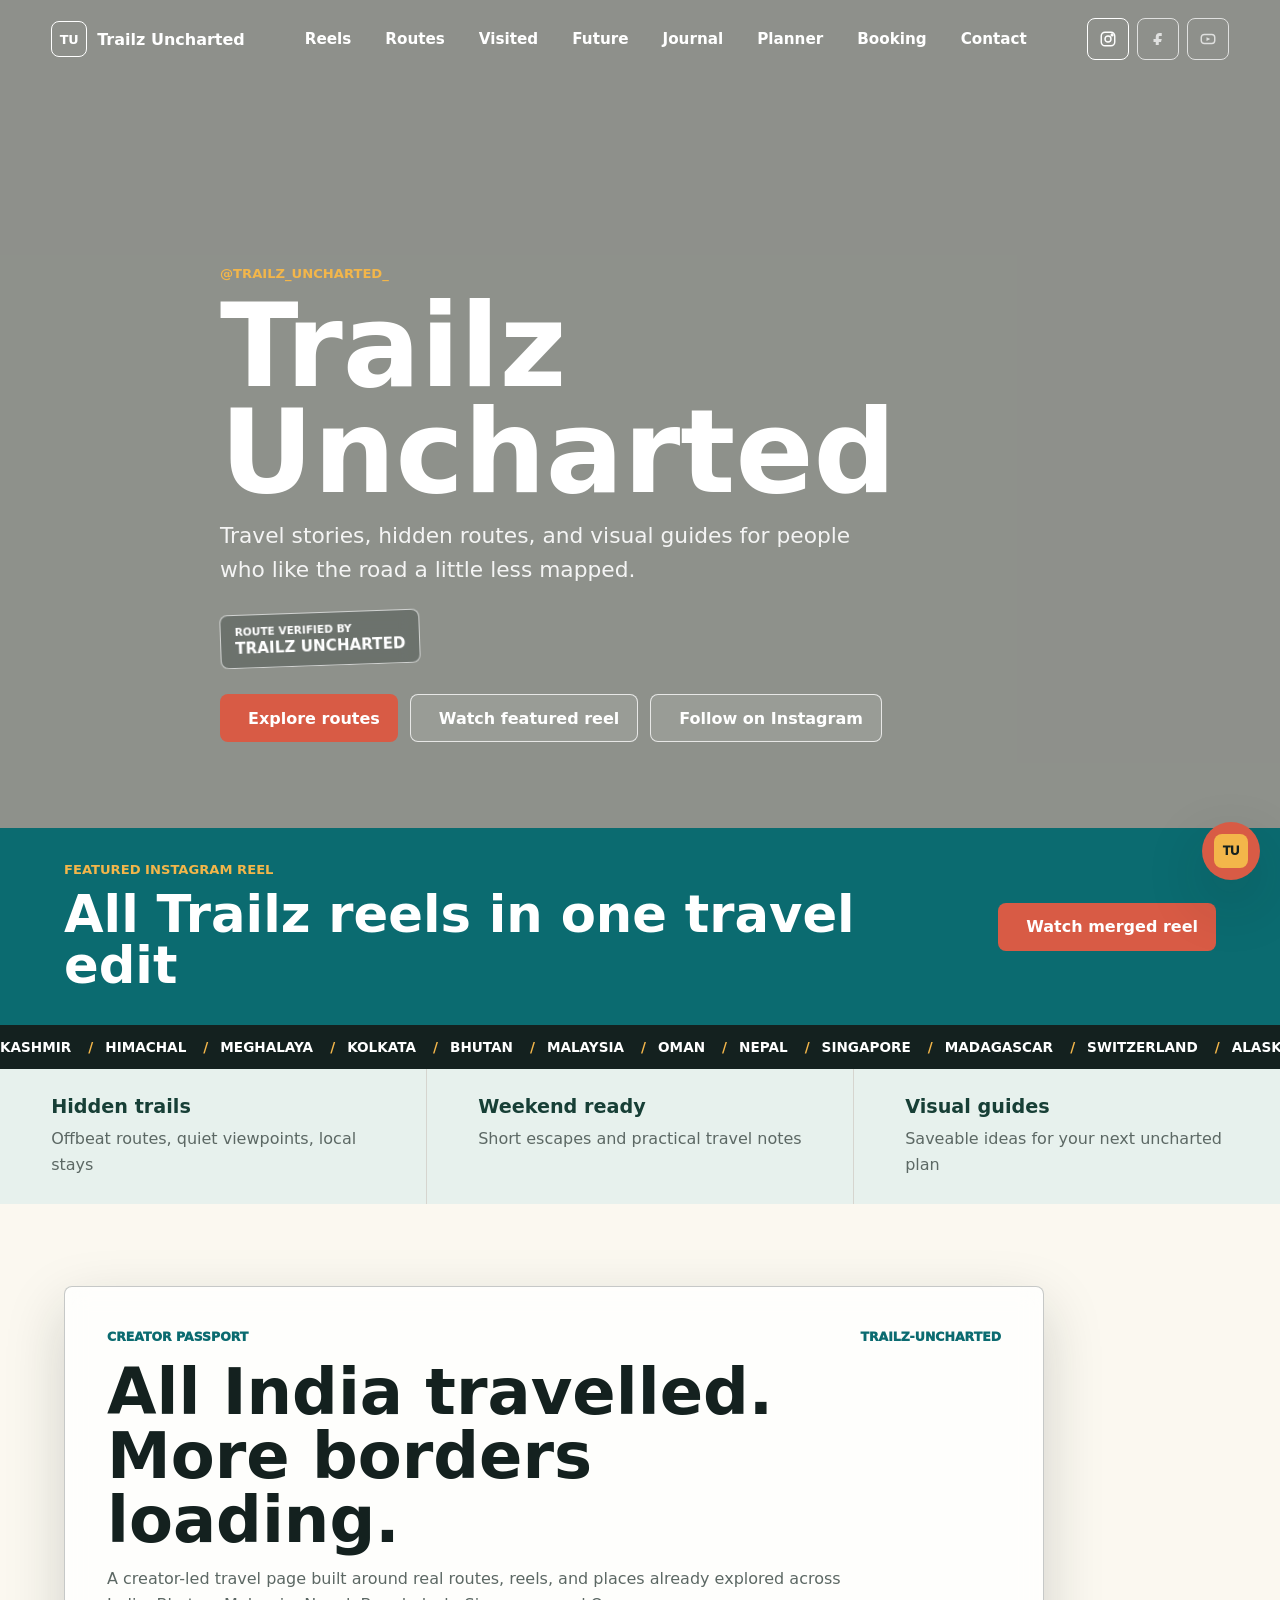
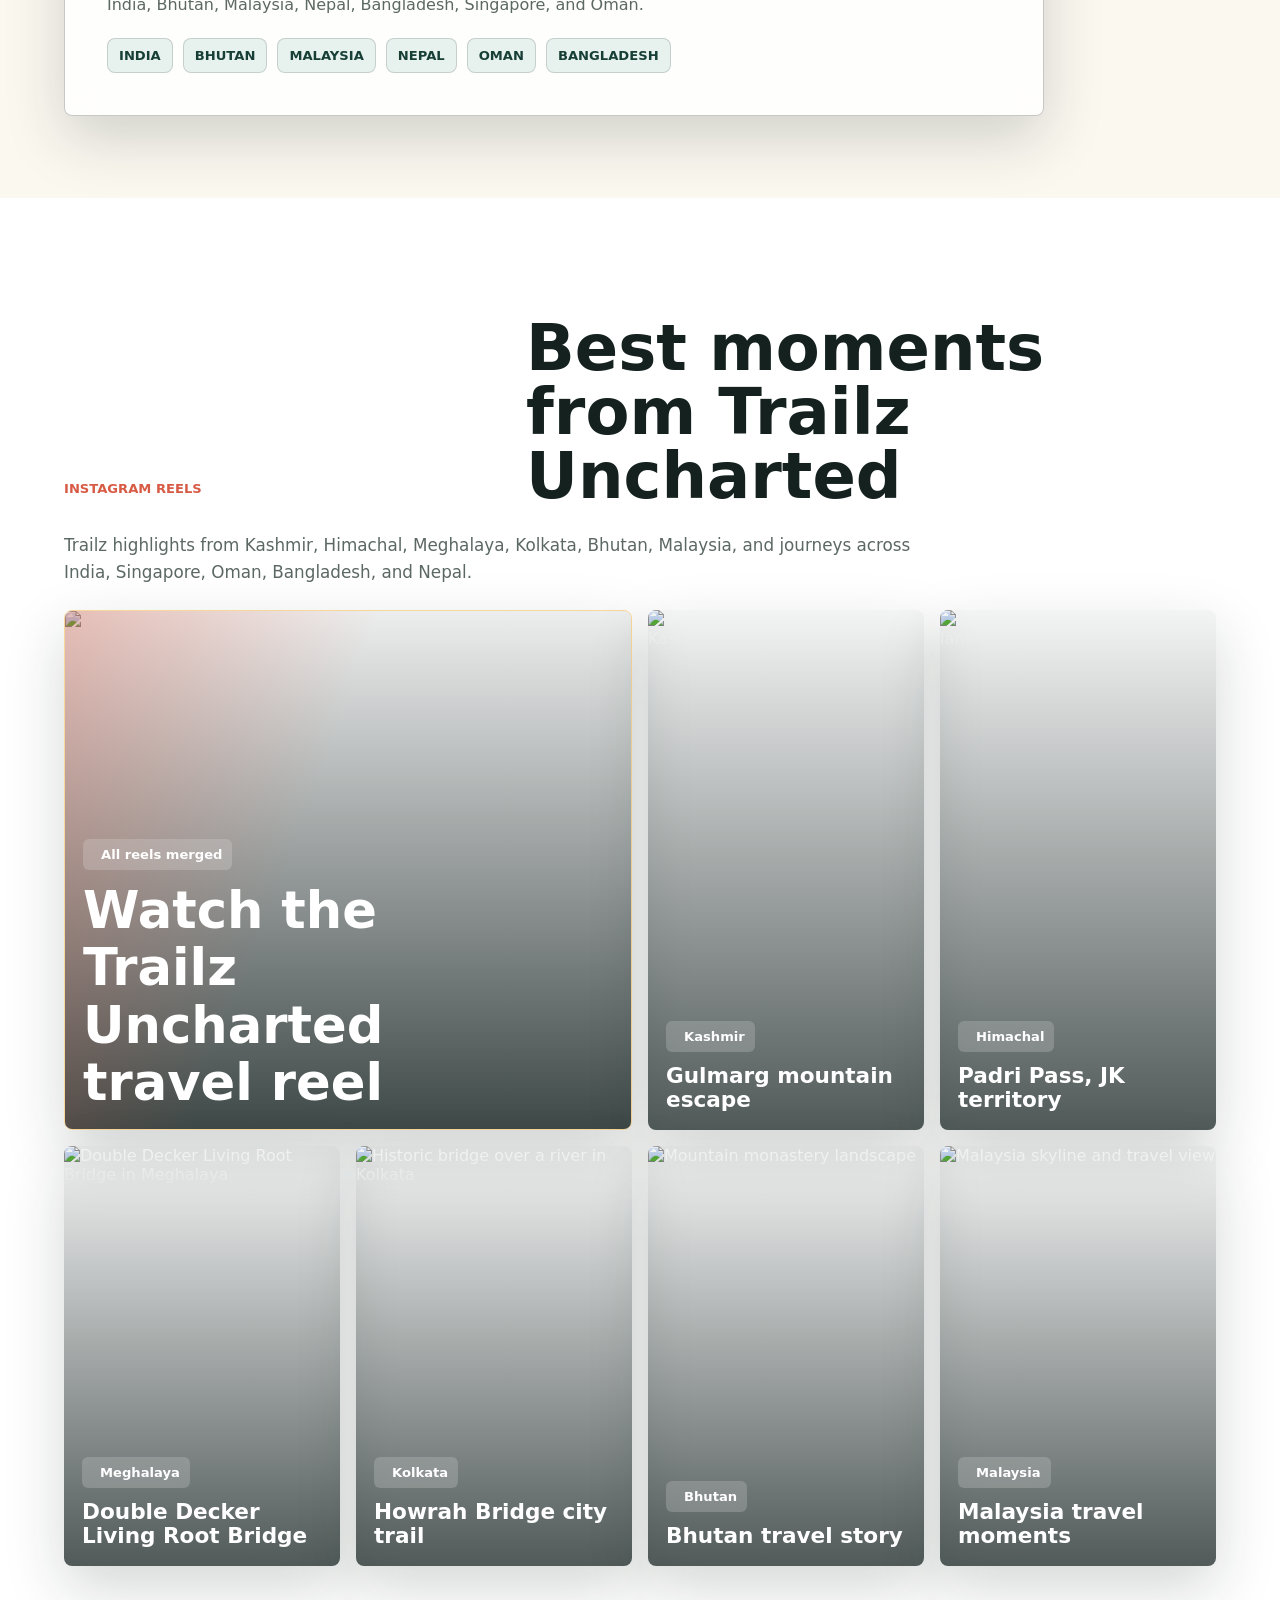
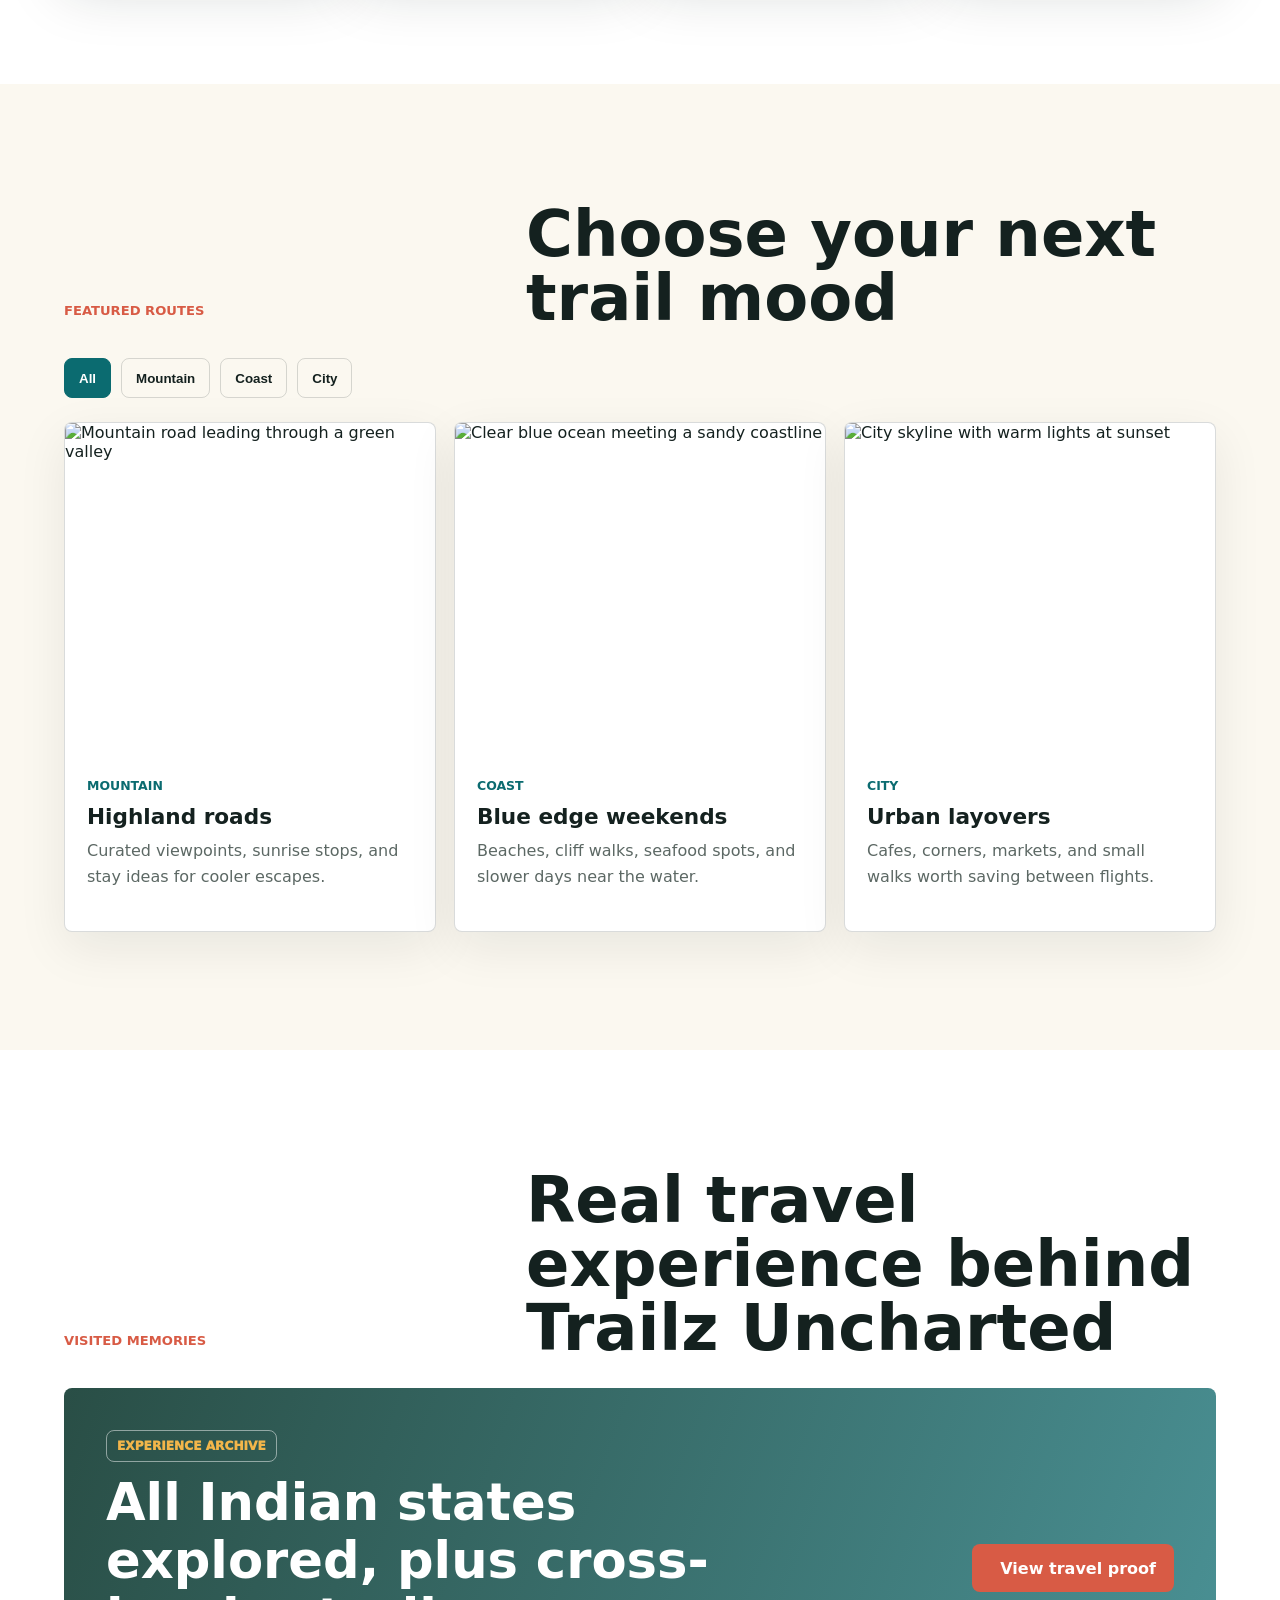
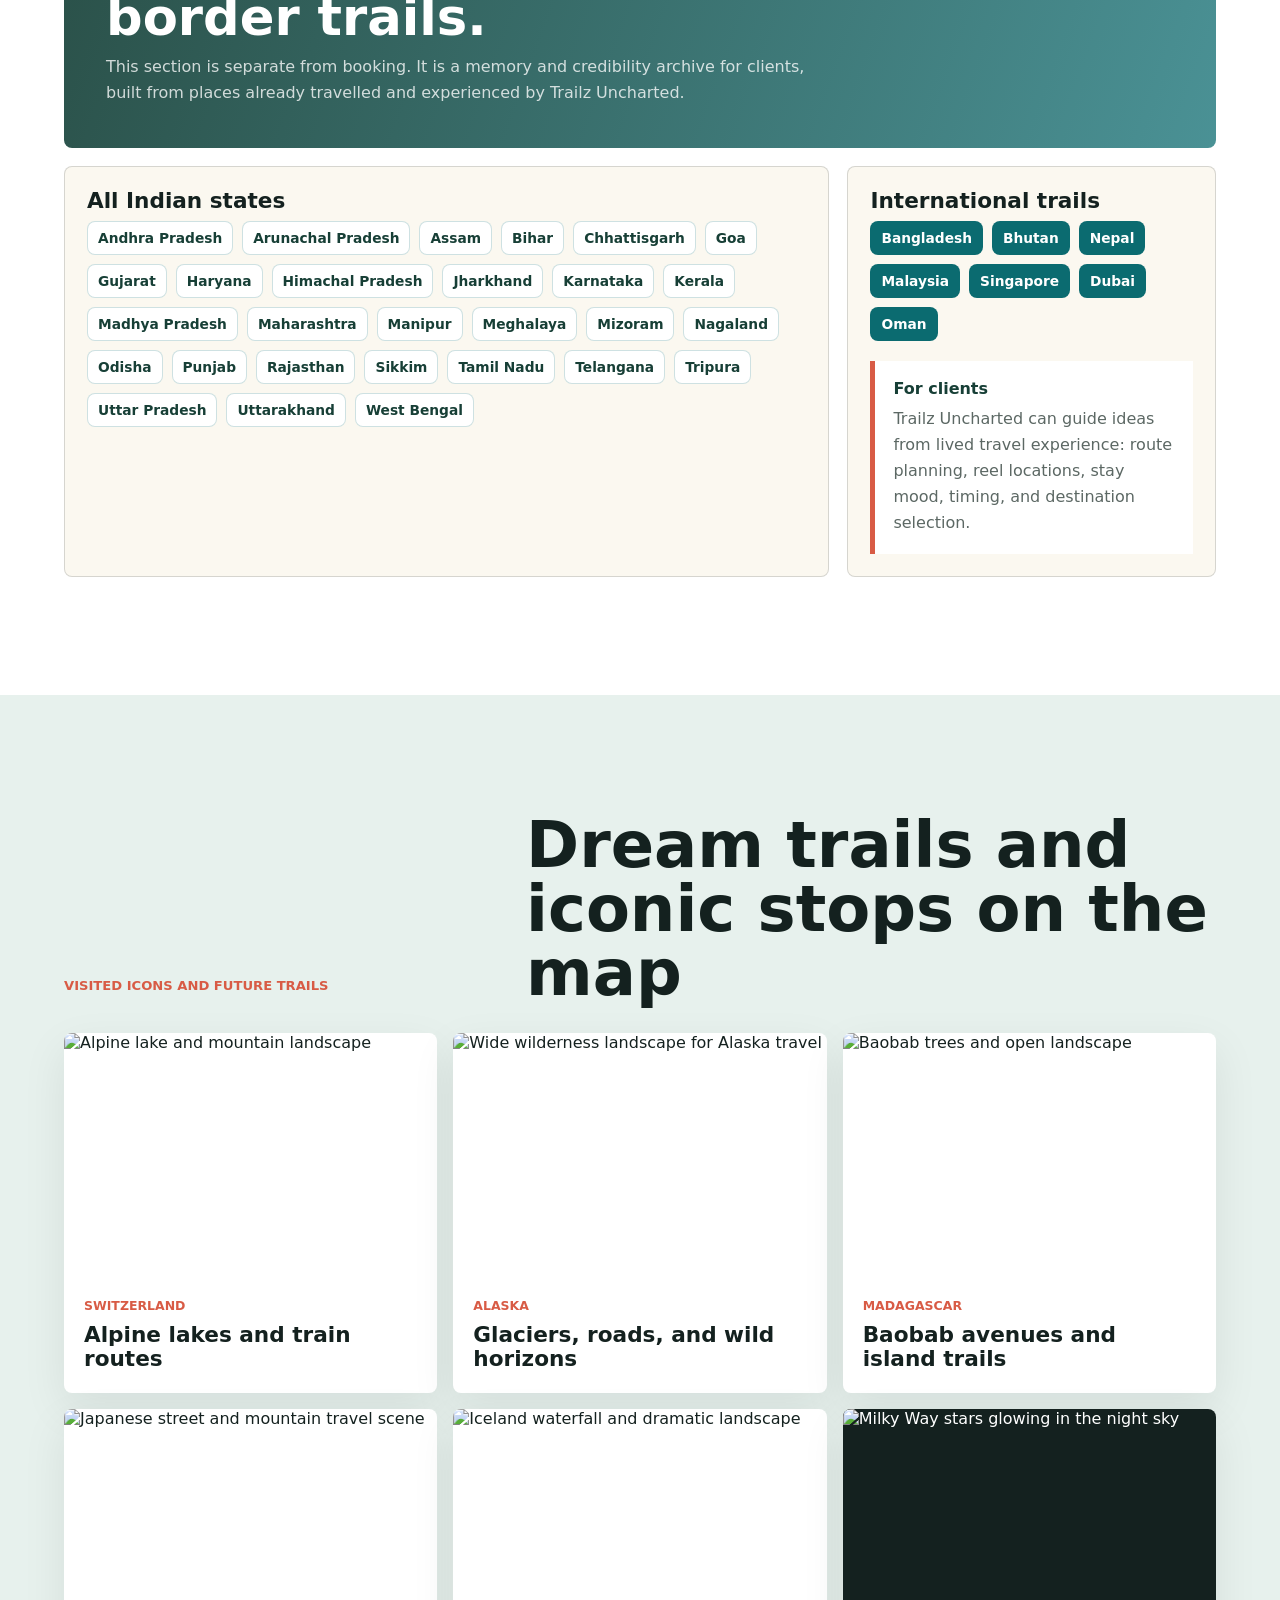
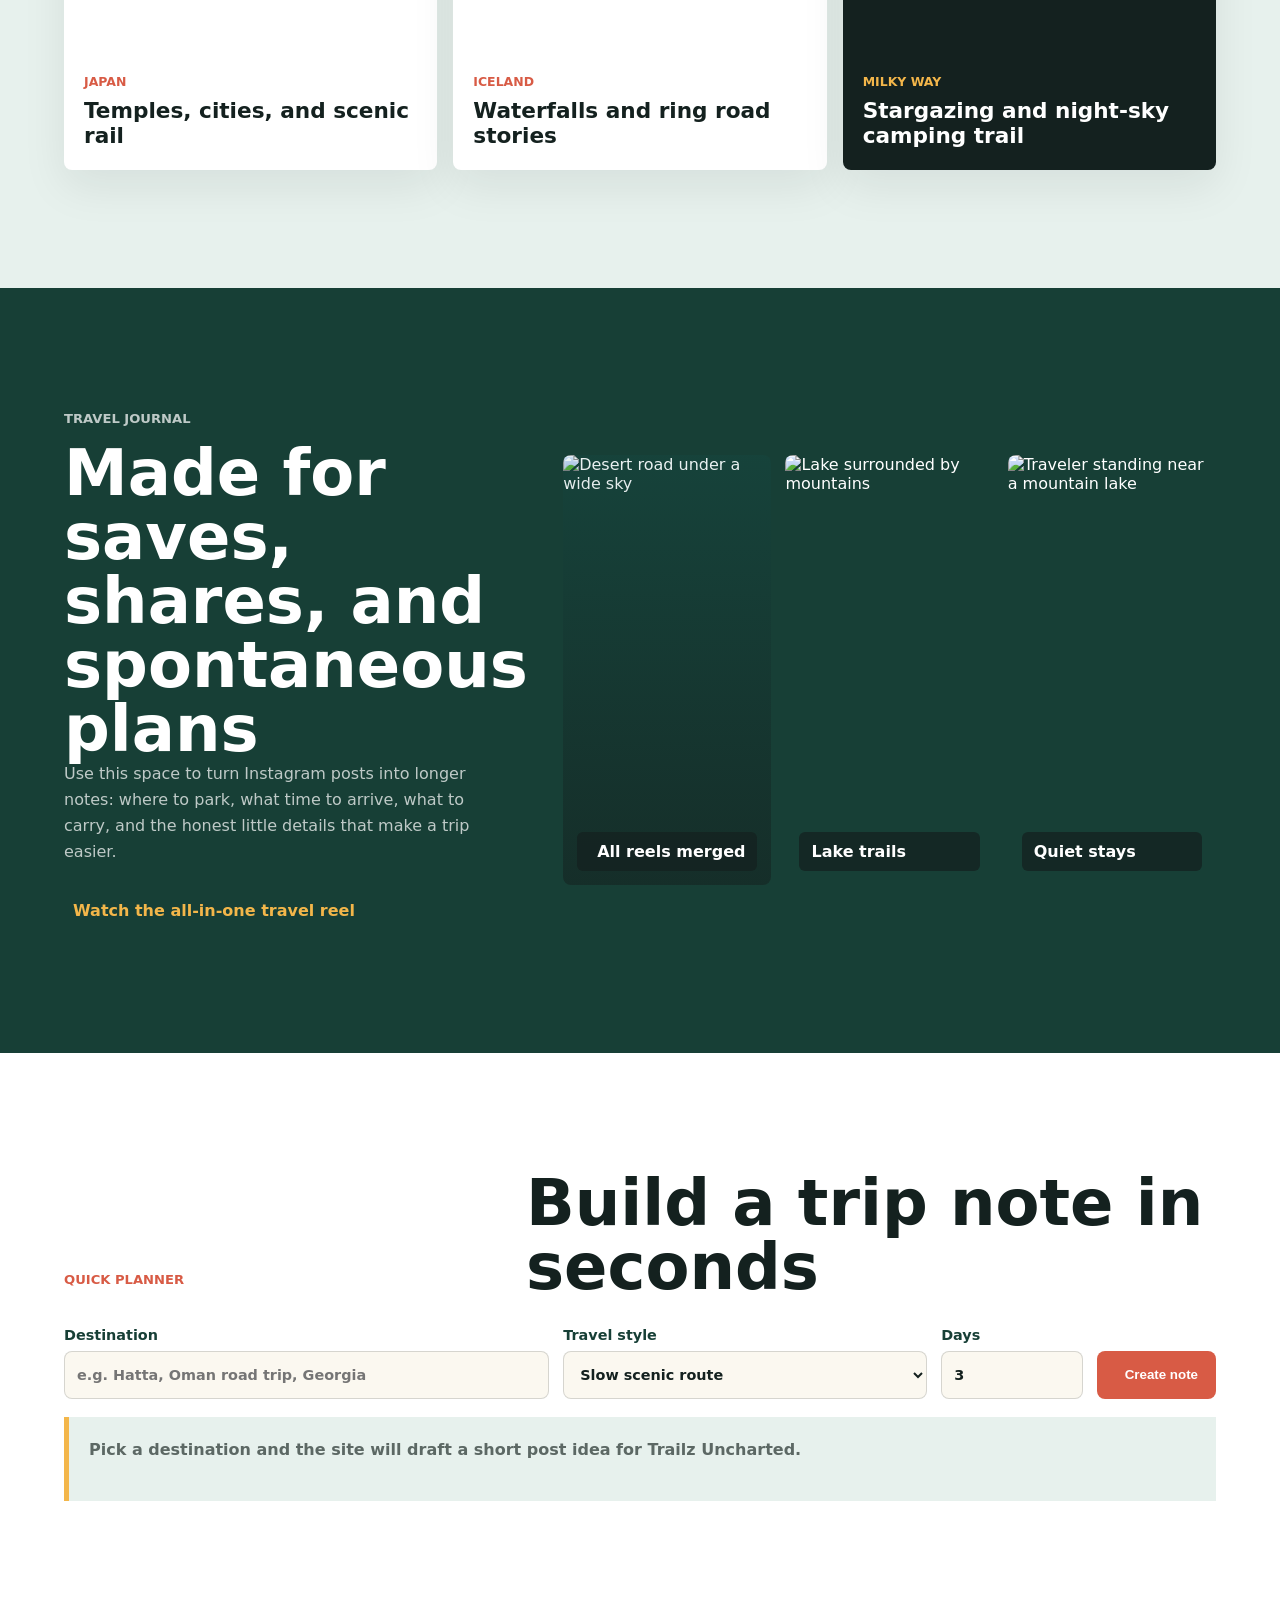
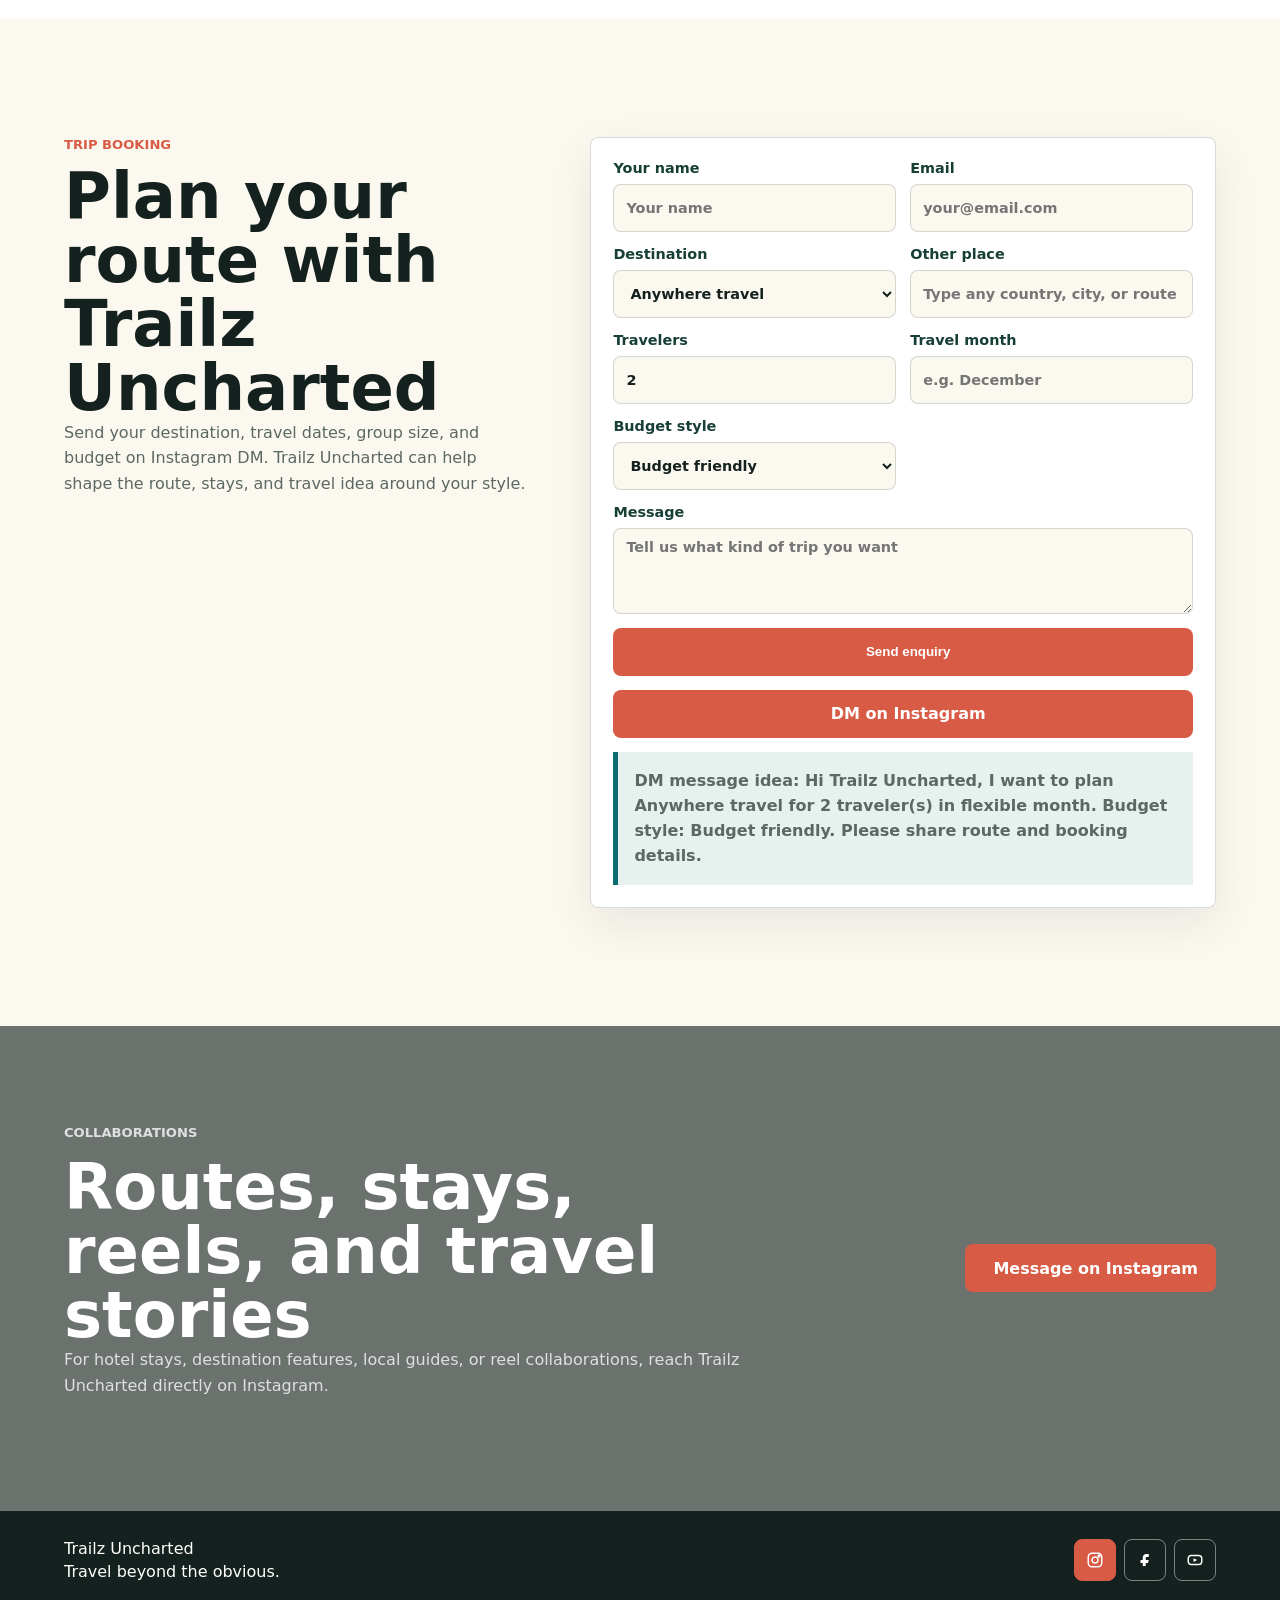
==== index.html @ bc65ea7e "Add files via upload" ====
<!DOCTYPE html>
<html lang="en">
  <head>
    <meta charset="UTF-8" />
    <meta name="viewport" content="width=device-width, initial-scale=1.0" />
    <title>Trailz Uncharted | Travel Stories & Hidden Routes</title>
    <meta
      name="description"
      content="Trailz Uncharted is a travel community sharing hidden routes, weekend escapes, and visual guides for curious explorers."
    />
    <link rel="preconnect" href="https://images.unsplash.com" />
    <link rel="stylesheet" href="styles.css" />
    <script src="https://unpkg.com/lucide@latest" defer></script>
    <script src="script.js" defer></script>
  </head>
  <body>
    <header class="site-header" data-header>
      <a class="brand" href="#home" aria-label="Trailz Uncharted home">
        <span class="brand-mark">TU</span>
        <span>Trailz Uncharted</span>
      </a>
      <button class="menu-toggle" type="button" aria-label="Open navigation menu" aria-expanded="false" data-menu-toggle>
        <span></span>
        <span></span>
        <span></span>
      </button>
      <nav class="site-nav" aria-label="Primary navigation">
        <a href="#reels">Reels</a>
        <a href="#routes">Routes</a>
        <a href="#visited">Visited</a>
        <a href="#future">Future</a>
        <a href="#journal">Journal</a>
        <a href="#planner">Planner</a>
        <a href="#booking">Booking</a>
        <a href="#contact">Contact</a>
      </nav>
      <div class="header-socials" aria-label="Social links">
        <a
          class="icon-button instagram-link"
          href="https://www.instagram.com/trailz_uncharted_/?utm_source=ig_web_button_share_sheet"
          target="_blank"
          rel="noreferrer"
          aria-label="Open trailz_uncharted_ on Instagram"
          data-tooltip="Instagram"
        >
          <svg class="social-icon" viewBox="0 0 24 24" aria-hidden="true">
            <rect x="3" y="3" width="18" height="18" rx="5"></rect>
            <circle cx="12" cy="12" r="4"></circle>
            <circle cx="17.5" cy="6.5" r="1.2"></circle>
          </svg>
          <span class="social-fallback">IG</span>
        </a>
        <a
          class="icon-button muted-social"
          href="#contact"
          aria-label="Facebook link coming soon"
          data-tooltip="Facebook soon"
        >
          <svg class="social-icon" viewBox="0 0 24 24" aria-hidden="true">
            <path d="M14 8h3V4h-3c-3 0-5 2-5 5v3H6v4h3v4h4v-4h3l1-4h-4V9c0-.6.4-1 1-1Z"></path>
          </svg>
          <span class="social-fallback">FB</span>
        </a>
        <a
          class="icon-button muted-social"
          href="#contact"
          aria-label="YouTube link coming soon"
          data-tooltip="YouTube soon"
        >
          <svg class="social-icon" viewBox="0 0 24 24" aria-hidden="true">
            <rect x="3" y="6" width="18" height="12" rx="4"></rect>
            <path d="M10 9.5v5l5-2.5-5-2.5Z"></path>
          </svg>
          <span class="social-fallback">YT</span>
        </a>
      </div>
    </header>

    <main>
      <section class="hero" id="home" aria-label="Trailz Uncharted introduction">
        <div class="hero-media" role="img" aria-label="A traveler overlooking a mountain valley"></div>
        <div class="hero-content">
          <p class="eyebrow">@trailz_uncharted_</p>
          <h1>Trailz Uncharted</h1>
          <p>
            Travel stories, hidden routes, and visual guides for people who like
            the road a little less mapped.
          </p>
          <div class="route-stamp" aria-label="Trailz Uncharted route stamp">
            <span>Route verified by</span>
            <strong>Trailz Uncharted</strong>
          </div>
          <div class="hero-actions" aria-label="Primary actions">
            <a class="primary-action" href="#routes">
              <i data-lucide="map"></i>
              Explore routes
          </a>
          <a class="secondary-action" href="https://www.instagram.com/reel/DTSlq5Lia2U/?utm_source=ig_web_button_share_sheet" target="_blank" rel="noreferrer">
            <i data-lucide="play-circle"></i>
            Watch featured reel
          </a>
          <a class="secondary-action" href="https://www.instagram.com/trailz_uncharted_/?utm_source=ig_web_button_share_sheet" target="_blank" rel="noreferrer">
            <i data-lucide="send"></i>
            Follow on Instagram
          </a>
        </div>
        </div>
      </section>

      <section class="featured-reel-band" aria-label="Featured Instagram reel">
        <div>
          <p class="eyebrow">Featured Instagram reel</p>
          <h2>All Trailz reels in one travel edit</h2>
        </div>
        <a class="primary-action" href="https://www.instagram.com/reel/DTSlq5Lia2U/?utm_source=ig_web_button_share_sheet" target="_blank" rel="noreferrer">
          <i data-lucide="play-circle"></i>
          Watch merged reel
        </a>
      </section>

      <section class="ticker-band" aria-label="Trailz travel ticker">
        <div class="ticker-track">
          <span>Kashmir</span>
          <span>Himachal</span>
          <span>Meghalaya</span>
          <span>Kolkata</span>
          <span>Bhutan</span>
          <span>Malaysia</span>
          <span>Oman</span>
          <span>Nepal</span>
          <span>Singapore</span>
          <span>Madagascar</span>
          <span>Switzerland</span>
          <span>Alaska</span>
        </div>
      </section>

      <section class="stats-band" aria-label="Account highlights">
        <div>
          <strong>Hidden trails</strong>
          <span>Offbeat routes, quiet viewpoints, local stays</span>
        </div>
        <div>
          <strong>Weekend ready</strong>
          <span>Short escapes and practical travel notes</span>
        </div>
        <div>
          <strong>Visual guides</strong>
          <span>Saveable ideas for your next uncharted plan</span>
        </div>
      </section>

      <section class="passport-section" aria-label="Trailz Uncharted passport">
        <div class="passport-card">
          <div class="passport-topline">
            <span>Creator passport</span>
            <span>TRAILZ-UNCHARTED</span>
          </div>
          <h2>All India travelled. More borders loading.</h2>
          <p>
            A creator-led travel page built around real routes, reels, and
            places already explored across India, Bhutan, Malaysia, Nepal,
            Bangladesh, Singapore, and Oman.
          </p>
          <div class="passport-stamps" aria-label="Travel stamps">
            <span>India</span>
            <span>Bhutan</span>
            <span>Malaysia</span>
            <span>Nepal</span>
            <span>Oman</span>
            <span>Bangladesh</span>
          </div>
        </div>
      </section>

      <section class="section reels-section" id="reels">
        <div class="section-heading">
          <p class="eyebrow">Instagram reels</p>
          <h2>Best moments from Trailz Uncharted</h2>
        </div>
        <p class="reels-intro">
          Trailz highlights from Kashmir, Himachal, Meghalaya, Kolkata, Bhutan,
          Malaysia, and journeys across India, Singapore, Oman, Bangladesh, and Nepal.
        </p>
        <div class="reels-grid">
          <a class="reel-card reel-card-featured" href="https://www.instagram.com/reel/DTSlq5Lia2U/?utm_source=ig_web_button_share_sheet" target="_blank" rel="noreferrer">
            <img
              src="assets/alaska-road.jpg"
              alt="Alaska road leading toward snow mountains"
            />
            <span><i data-lucide="play-circle"></i> All reels merged</span>
            <h3>Watch the Trailz Uncharted travel reel</h3>
          </a>
          <a class="reel-card" href="https://www.instagram.com/reel/CoR-DzNBcbE/?utm_source=ig_web_button_share_sheet" target="_blank" rel="noreferrer">
            <img
              src="https://images.unsplash.com/photo-1500530855697-b586d89ba3ee?auto=format&fit=crop&w=900&q=80"
              alt="Mountain valley route in Kashmir"
            />
            <span><i data-lucide="mountain"></i> Kashmir</span>
            <h3>Gulmarg mountain escape</h3>
          </a>
          <a class="reel-card" href="https://www.instagram.com/reel/C7rHcjty8XH/?utm_source=ig_web_button_share_sheet" target="_blank" rel="noreferrer">
            <img
              src="https://images.unsplash.com/photo-1508264165352-258db2ebd59b?auto=format&fit=crop&w=900&q=80"
              alt="Snowy mountain pass landscape"
            />
            <span><i data-lucide="mountain-snow"></i> Himachal</span>
            <h3>Padri Pass, JK territory</h3>
          </a>
          <a class="reel-card" href="https://www.instagram.com/reel/Cz0-KNGy7X5/?utm_source=ig_web_button_share_sheet" target="_blank" rel="noreferrer">
            <img
              src="assets/meghalaya-root-bridge.jpg"
              alt="Double Decker Living Root Bridge in Meghalaya"
            />
            <span><i data-lucide="trees"></i> Meghalaya</span>
            <h3>Double Decker Living Root Bridge</h3>
          </a>
          <a class="reel-card" href="https://www.instagram.com/reel/CxSv1P8SvYI/?utm_source=ig_web_button_share_sheet" target="_blank" rel="noreferrer">
            <img
              src="https://images.unsplash.com/photo-1558431382-27e303142255?auto=format&fit=crop&w=900&q=80"
              alt="Historic bridge over a river in Kolkata"
            />
            <span><i data-lucide="landmark"></i> Kolkata</span>
            <h3>Howrah Bridge city trail</h3>
          </a>
          <a class="reel-card" href="https://www.instagram.com/reel/C4Vb9Z-yU73/?utm_source=ig_web_button_share_sheet" target="_blank" rel="noreferrer">
            <img
              src="https://images.unsplash.com/photo-1544735716-392fe2489ffa?auto=format&fit=crop&w=900&q=80"
              alt="Mountain monastery landscape"
            />
            <span><i data-lucide="map-pin"></i> Bhutan</span>
            <h3>Bhutan travel story</h3>
          </a>
          <a class="reel-card" href="https://www.instagram.com/reel/CvMrOonBnYr/?utm_source=ig_web_button_share_sheet" target="_blank" rel="noreferrer">
            <img
              src="https://images.unsplash.com/photo-1596422846543-75c6fc197f07?auto=format&fit=crop&w=900&q=80"
              alt="Malaysia skyline and travel view"
            />
            <span><i data-lucide="plane"></i> Malaysia</span>
            <h3>Malaysia travel moments</h3>
          </a>
        </div>
      </section>

      <section class="section" id="routes">
        <div class="section-heading">
          <p class="eyebrow">Featured routes</p>
          <h2>Choose your next trail mood</h2>
        </div>
        <div class="filter-bar" aria-label="Filter destinations">
          <button class="filter-button active" type="button" data-filter="all">All</button>
          <button class="filter-button" type="button" data-filter="mountain">Mountain</button>
          <button class="filter-button" type="button" data-filter="coast">Coast</button>
          <button class="filter-button" type="button" data-filter="city">City</button>
        </div>
        <div class="route-grid" data-route-grid>
          <article class="route-card" data-category="mountain">
            <img
              src="https://images.unsplash.com/photo-1500530855697-b586d89ba3ee?auto=format&fit=crop&w=900&q=80"
              alt="Mountain road leading through a green valley"
            />
            <div>
              <span>Mountain</span>
              <h3>Highland roads</h3>
              <p>Curated viewpoints, sunrise stops, and stay ideas for cooler escapes.</p>
            </div>
          </article>
          <article class="route-card" data-category="coast">
            <img
              src="https://images.unsplash.com/photo-1507525428034-b723cf961d3e?auto=format&fit=crop&w=900&q=80"
              alt="Clear blue ocean meeting a sandy coastline"
            />
            <div>
              <span>Coast</span>
              <h3>Blue edge weekends</h3>
              <p>Beaches, cliff walks, seafood spots, and slower days near the water.</p>
            </div>
          </article>
          <article class="route-card" data-category="city">
            <img
              src="https://images.unsplash.com/photo-1512453979798-5ea266f8880c?auto=format&fit=crop&w=900&q=80"
              alt="City skyline with warm lights at sunset"
            />
            <div>
              <span>City</span>
              <h3>Urban layovers</h3>
              <p>Cafes, corners, markets, and small walks worth saving between flights.</p>
            </div>
          </article>
        </div>
      </section>

      <section class="visited-section" id="visited">
        <div class="section-heading">
          <p class="eyebrow">Visited memories</p>
          <h2>Real travel experience behind Trailz Uncharted</h2>
        </div>
        <div class="visited-hero">
          <div>
            <span class="visited-badge">Experience archive</span>
            <h3>All Indian states explored, plus cross-border trails.</h3>
            <p>
              This section is separate from booking. It is a memory and
              credibility archive for clients, built from places already
              travelled and experienced by Trailz Uncharted.
            </p>
          </div>
          <a class="primary-action" href="https://www.instagram.com/trailz_uncharted_/?utm_source=ig_web_button_share_sheet" target="_blank" rel="noreferrer">
            <i data-lucide="instagram"></i>
            View travel proof
          </a>
        </div>
        <div class="visited-columns">
          <article>
            <h3>All Indian states</h3>
            <div class="place-chip-grid" aria-label="Indian states visited">
              <span>Andhra Pradesh</span>
              <span>Arunachal Pradesh</span>
              <span>Assam</span>
              <span>Bihar</span>
              <span>Chhattisgarh</span>
              <span>Goa</span>
              <span>Gujarat</span>
              <span>Haryana</span>
              <span>Himachal Pradesh</span>
              <span>Jharkhand</span>
              <span>Karnataka</span>
              <span>Kerala</span>
              <span>Madhya Pradesh</span>
              <span>Maharashtra</span>
              <span>Manipur</span>
              <span>Meghalaya</span>
              <span>Mizoram</span>
              <span>Nagaland</span>
              <span>Odisha</span>
              <span>Punjab</span>
              <span>Rajasthan</span>
              <span>Sikkim</span>
              <span>Tamil Nadu</span>
              <span>Telangana</span>
              <span>Tripura</span>
              <span>Uttar Pradesh</span>
              <span>Uttarakhand</span>
              <span>West Bengal</span>
            </div>
          </article>
          <article>
            <h3>International trails</h3>
            <div class="place-chip-grid compact" aria-label="International places visited">
              <span>Bangladesh</span>
              <span>Bhutan</span>
              <span>Nepal</span>
              <span>Malaysia</span>
              <span>Singapore</span>
              <span>Dubai</span>
              <span>Oman</span>
            </div>
            <div class="visited-note">
              <strong>For clients</strong>
              <p>
                Trailz Uncharted can guide ideas from lived travel experience:
                route planning, reel locations, stay mood, timing, and
                destination selection.
              </p>
            </div>
          </article>
        </div>
      </section>

      <section class="future-section" id="future">
        <div class="section-heading">
          <p class="eyebrow">Visited icons and future trails</p>
          <h2>Dream trails and iconic stops on the map</h2>
        </div>
        <div class="future-grid">
          <article class="future-card">
            <img
              src="https://images.unsplash.com/photo-1501785888041-af3ef285b470?auto=format&fit=crop&w=900&q=80"
              alt="Alpine lake and mountain landscape"
            />
            <span>Switzerland</span>
            <h3>Alpine lakes and train routes</h3>
          </article>
          <article class="future-card">
            <img
              src="assets/alaska-road.jpg"
              alt="Wide wilderness landscape for Alaska travel"
            />
            <span>Alaska</span>
            <h3>Glaciers, roads, and wild horizons</h3>
          </article>
          <article class="future-card">
            <img
              src="https://images.unsplash.com/photo-1516026672322-bc52d61a55d5?auto=format&fit=crop&w=900&q=80"
              alt="Baobab trees and open landscape"
            />
            <span>Madagascar</span>
            <h3>Baobab avenues and island trails</h3>
          </article>
          <article class="future-card">
            <img
              src="https://images.unsplash.com/photo-1528164344705-47542687000d?auto=format&fit=crop&w=900&q=80"
              alt="Japanese street and mountain travel scene"
            />
            <span>Japan</span>
            <h3>Temples, cities, and scenic rail</h3>
          </article>
          <article class="future-card">
            <img
              src="https://images.unsplash.com/photo-1518391846015-55a9cc003b25?auto=format&fit=crop&w=900&q=80"
              alt="Iceland waterfall and dramatic landscape"
            />
            <span>Iceland</span>
            <h3>Waterfalls and ring road stories</h3>
          </article>
          <article class="future-card future-card-night">
            <img
              src="https://images.unsplash.com/photo-1504812333783-63b845853c20?auto=format&fit=crop&w=900&q=80"
              alt="Milky Way stars glowing in the night sky"
            />
            <span>Milky Way</span>
            <h3>Stargazing and night-sky camping trail</h3>
          </article>
        </div>
      </section>

      <section class="story-strip" id="journal">
        <div class="story-copy">
          <p class="eyebrow">Travel journal</p>
          <h2>Made for saves, shares, and spontaneous plans</h2>
          <p>
            Use this space to turn Instagram posts into longer notes: where to
            park, what time to arrive, what to carry, and the honest little
            details that make a trip easier.
          </p>
          <a class="inline-reel-link" href="https://www.instagram.com/reel/DTSlq5Lia2U/?utm_source=ig_web_button_share_sheet" target="_blank" rel="noreferrer">
            <i data-lucide="play"></i>
            Watch the all-in-one travel reel
          </a>
        </div>
        <div class="reel-wall" aria-label="Instagram style story previews">
          <a class="featured-reel-tile" href="https://www.instagram.com/reel/DTSlq5Lia2U/?utm_source=ig_web_button_share_sheet" target="_blank" rel="noreferrer" aria-label="Open featured Trailz Uncharted Instagram reel">
            <img
              src="https://images.unsplash.com/photo-1500534314209-a25ddb2bd429?auto=format&fit=crop&w=700&q=80"
              alt="Desert road under a wide sky"
            />
            <span><i data-lucide="play-circle"></i> All reels merged</span>
          </a>
          <article>
            <img
              src="https://images.unsplash.com/photo-1501785888041-af3ef285b470?auto=format&fit=crop&w=700&q=80"
              alt="Lake surrounded by mountains"
            />
            <span>Lake trails</span>
          </article>
          <article>
            <img
              src="https://images.unsplash.com/photo-1476514525535-07fb3b4ae5f1?auto=format&fit=crop&w=700&q=80"
              alt="Traveler standing near a mountain lake"
            />
            <span>Quiet stays</span>
          </article>
        </div>
      </section>

      <section class="planner" id="planner">
        <div class="section-heading">
          <p class="eyebrow">Quick planner</p>
          <h2>Build a trip note in seconds</h2>
        </div>
        <form class="planner-form" data-planner-form>
          <label>
            Destination
            <input name="destination" type="text" placeholder="e.g. Hatta, Oman road trip, Georgia" required />
          </label>
          <label>
            Travel style
            <select name="style">
              <option>Slow scenic route</option>
              <option>Adventure packed</option>
              <option>Food and culture</option>
              <option>Budget weekend</option>
            </select>
          </label>
          <label>
            Days
            <input name="days" type="number" min="1" max="21" value="3" />
          </label>
          <button class="primary-action" type="submit">
            <i data-lucide="sparkles"></i>
            Create note
          </button>
        </form>
        <output class="planner-output" data-planner-output>
          Pick a destination and the site will draft a short post idea for Trailz Uncharted.
        </output>
      </section>

      <section class="booking-section" id="booking">
        <div class="booking-copy">
          <p class="eyebrow">Trip booking</p>
          <h2>Plan your route with Trailz Uncharted</h2>
          <p>
            Send your destination, travel dates, group size, and budget on
            Instagram DM. Trailz Uncharted can help shape the route, stays, and
            travel idea around your style.
          </p>
        </div>
        <form class="booking-form" name="trip-enquiry" method="POST" action="https://formsubmit.co/BILALKARUVA@gmail.com" data-booking-form>
          <input type="hidden" name="_subject" value="New Trailz Uncharted trip enquiry" />
          <input type="hidden" name="_next" value="https://trailzuncharted.pages.dev/success/" />
          <input type="hidden" name="_captcha" value="false" />
          <input type="text" name="_honey" class="hidden-field" tabindex="-1" autocomplete="off" />
          <label>
            Your name
            <input name="name" type="text" placeholder="Your name" required />
          </label>
          <label>
            Email
            <input name="email" type="email" placeholder="your@email.com" required />
          </label>
          <label>
            Destination
            <select name="destination">
              <option>Anywhere travel</option>
              <option>Kashmir - Gulmarg</option>
              <option>Himachal - Padri Pass</option>
              <option>Meghalaya - Double Decker Living Root Bridge</option>
              <option>Kolkata - Howrah Bridge</option>
              <option>Bhutan</option>
              <option>Malaysia</option>
              <option>Oman</option>
              <option>Nepal</option>
              <option>Singapore</option>
              <option>Custom destination</option>
            </select>
          </label>
          <label>
            Other place
            <input name="customPlace" type="text" placeholder="Type any country, city, or route" />
          </label>
          <label>
            Travelers
            <input name="travelers" type="number" min="1" max="30" value="2" />
          </label>
          <label>
            Travel month
            <input name="month" type="text" placeholder="e.g. December" />
          </label>
          <label>
            Budget style
            <select name="budget">
              <option>Budget friendly</option>
              <option>Comfort trip</option>
              <option>Premium stays</option>
              <option>Not sure yet</option>
            </select>
          </label>
          <label class="booking-message">
            Message
            <textarea name="message" rows="4" placeholder="Tell us what kind of trip you want"></textarea>
          </label>
          <button class="primary-action booking-submit" type="submit">
            <i data-lucide="mail"></i>
            Send enquiry
          </button>
          <a class="primary-action booking-dm" href="https://www.instagram.com/trailz_uncharted_/?utm_source=ig_web_button_share_sheet" target="_blank" rel="noreferrer" data-booking-link>
            <i data-lucide="send"></i>
            DM on Instagram
          </a>
          <p class="booking-note" data-booking-note>
            Tip: copy your trip details from here, then send them in Instagram DM.
          </p>
        </form>
      </section>

      <section class="contact-band" id="contact">
        <div>
          <p class="eyebrow">Collaborations</p>
          <h2>Routes, stays, reels, and travel stories</h2>
          <p>
            For hotel stays, destination features, local guides, or reel
            collaborations, reach Trailz Uncharted directly on Instagram.
          </p>
        </div>
        <a class="primary-action" href="https://www.instagram.com/trailz_uncharted_/?utm_source=ig_web_button_share_sheet" target="_blank" rel="noreferrer">
          <i data-lucide="message-circle"></i>
          Message on Instagram
        </a>
      </section>
    </main>

    <button class="support-launcher" type="button" data-support-open aria-label="Open Trailz assistant">
      <span class="support-launcher-badge" aria-hidden="true">TU</span>
      <span class="support-launcher-fallback">TU</span>
    </button>

    <aside class="support-chat" data-support-chat aria-label="Trailz Uncharted customer support" aria-hidden="true">
      <div class="support-header">
        <span class="support-avatar-badge" aria-hidden="true">TU</span>
        <div>
          <span>Trailz support</span>
          <strong>Ask about trips, reels, or booking</strong>
        </div>
        <button type="button" data-support-close aria-label="Close Trailz assistant">
          <i data-lucide="x"></i>
          <span>Close</span>
        </button>
      </div>
      <div class="support-messages" data-support-messages>
        <div class="support-message bot">
          Hi, I am the Trailz assistant. Choose a quick question or type your travel query.
        </div>
      </div>
      <div class="support-quick" aria-label="Quick support questions">
        <button type="button" data-support-question="booking">Booking</button>
        <button type="button" data-support-question="reels">Reels</button>
        <button type="button" data-support-question="places">Places</button>
        <button type="button" data-support-question="contact">Contact</button>
      </div>
      <form class="support-form" data-support-form>
        <input name="question" type="text" placeholder="Type your question..." autocomplete="off" />
        <button type="submit" aria-label="Send support question">
          <i data-lucide="send"></i>
          <span>Send</span>
        </button>
      </form>
      <a class="support-dm" href="https://www.instagram.com/trailz_uncharted_/?utm_source=ig_web_button_share_sheet" target="_blank" rel="noreferrer">
        Continue in Instagram DM
      </a>
    </aside>

    <footer class="site-footer">
      <div>
        <span>Trailz Uncharted</span>
        <span>Travel beyond the obvious.</span>
      </div>
      <div class="footer-socials" aria-label="Trailz Uncharted social links">
        <a href="https://www.instagram.com/trailz_uncharted_/?utm_source=ig_web_button_share_sheet" target="_blank" rel="noreferrer" aria-label="Open Trailz Uncharted Instagram" data-tooltip="Instagram">
          <svg class="social-icon" viewBox="0 0 24 24" aria-hidden="true">
            <rect x="3" y="3" width="18" height="18" rx="5"></rect>
            <circle cx="12" cy="12" r="4"></circle>
            <circle cx="17.5" cy="6.5" r="1.2"></circle>
          </svg>
          <span class="social-fallback">IG</span>
        </a>
        <a href="#contact" aria-label="Trailz Uncharted Facebook coming soon" data-tooltip="Facebook soon">
          <svg class="social-icon" viewBox="0 0 24 24" aria-hidden="true">
            <path d="M14 8h3V4h-3c-3 0-5 2-5 5v3H6v4h3v4h4v-4h3l1-4h-4V9c0-.6.4-1 1-1Z"></path>
          </svg>
          <span class="social-fallback">FB</span>
        </a>
        <a href="#contact" aria-label="Trailz Uncharted YouTube coming soon" data-tooltip="YouTube soon">
          <svg class="social-icon" viewBox="0 0 24 24" aria-hidden="true">
            <rect x="3" y="6" width="18" height="12" rx="4"></rect>
            <path d="M10 9.5v5l5-2.5-5-2.5Z"></path>
          </svg>
          <span class="social-fallback">YT</span>
        </a>
      </div>
    </footer>
  </body>
</html>
---- styles.css ----
:root {
  --ink: #14211f;
  --muted: #5c6864;
  --paper: #fbf8f0;
  --mist: #e7f1ed;
  --pine: #173f36;
  --teal: #0b6b70;
  --coral: #d85b45;
  --sun: #f3b64a;
  --line: rgba(20, 33, 31, 0.16);
  --shadow: 0 22px 60px rgba(18, 31, 29, 0.18);
}

* {
  box-sizing: border-box;
}

html {
  scroll-behavior: smooth;
}

body {
  margin: 0;
  font-family: Inter, ui-sans-serif, system-ui, -apple-system, BlinkMacSystemFont, "Segoe UI", sans-serif;
  color: var(--ink);
  background: var(--paper);
}

img {
  display: block;
  max-width: 100%;
}

a {
  color: inherit;
}

.site-header {
  position: fixed;
  inset: 0 0 auto;
  z-index: 10;
  display: flex;
  align-items: center;
  justify-content: space-between;
  gap: 18px;
  padding: 18px clamp(18px, 4vw, 52px);
  color: #fff;
  transition: background 180ms ease, color 180ms ease, box-shadow 180ms ease;
}

.site-header.scrolled {
  color: var(--ink);
  background: rgba(251, 248, 240, 0.94);
  box-shadow: 0 12px 35px rgba(18, 31, 29, 0.09);
  backdrop-filter: blur(16px);
}

.brand,
.site-nav,
.hero-actions,
.filter-bar,
.contact-band,
.site-footer {
  display: flex;
  align-items: center;
}

.brand {
  gap: 10px;
  text-decoration: none;
  font-weight: 800;
  white-space: nowrap;
}

.brand-mark {
  display: grid;
  width: 36px;
  height: 36px;
  place-items: center;
  border: 1px solid currentColor;
  border-radius: 8px;
  font-size: 0.8rem;
}

.site-nav {
  gap: clamp(12px, 3vw, 34px);
  font-size: 0.95rem;
  font-weight: 700;
}

.site-nav a {
  text-decoration: none;
}

.menu-toggle {
  display: none;
  width: 42px;
  height: 42px;
  place-items: center;
  gap: 4px;
  padding: 10px;
  border: 1px solid currentColor;
  border-radius: 8px;
  color: inherit;
  background: transparent;
  cursor: pointer;
}

.menu-toggle span {
  display: block;
  width: 18px;
  height: 2px;
  border-radius: 2px;
  background: currentColor;
}

.icon-button {
  position: relative;
  display: grid;
  width: 42px;
  height: 42px;
  place-items: center;
  border: 1px solid currentColor;
  border-radius: 8px;
  text-decoration: none;
}

.header-socials,
.footer-socials {
  display: flex;
  align-items: center;
  gap: 8px;
}

.muted-social {
  opacity: 0.72;
}

.icon-button svg,
.primary-action svg,
.secondary-action svg,
.footer-socials svg {
  width: 18px;
  height: 18px;
}

.social-icon {
  fill: none;
  stroke: currentColor;
  stroke-width: 1.9;
  stroke-linecap: round;
  stroke-linejoin: round;
}

.social-icon path:last-child {
  fill: currentColor;
  stroke: none;
}

.social-fallback {
  display: grid;
  width: 18px;
  height: 18px;
  place-items: center;
  font-size: 0.72rem;
  font-weight: 950;
  line-height: 1;
}

.icon-button .social-icon + .social-fallback,
.footer-socials .social-icon + .social-fallback {
  display: none;
}

[data-tooltip]::after {
  position: absolute;
  right: 0;
  bottom: -36px;
  padding: 7px 10px;
  color: #fff;
  background: var(--ink);
  border-radius: 6px;
  content: attr(data-tooltip);
  font-size: 0.76rem;
  opacity: 0;
  pointer-events: none;
  transform: translateY(-4px);
  transition: opacity 150ms ease, transform 150ms ease;
}

[data-tooltip]:hover::after {
  opacity: 1;
  transform: translateY(0);
}

.hero {
  position: relative;
  min-height: 92vh;
  display: grid;
  align-items: end;
  overflow: hidden;
  isolation: isolate;
}

.hero::before {
  position: absolute;
  inset: 0;
  z-index: -1;
  content: "";
  background: rgba(9, 18, 17, 0.45);
}

.hero-media {
  position: absolute;
  inset: 0;
  z-index: -2;
  background-image: url("https://images.unsplash.com/photo-1464822759023-fed622ff2c3b?auto=format&fit=crop&w=1800&q=82");
  background-position: center;
  background-size: cover;
}

.hero-content {
  width: min(840px, calc(100% - 36px));
  margin: 0 auto;
  padding: 140px 0 86px;
  color: #fff;
}

.eyebrow {
  margin: 0 0 12px;
  color: var(--coral);
  font-size: 0.82rem;
  font-weight: 900;
  text-transform: uppercase;
}

.hero .eyebrow {
  color: var(--sun);
}

h1,
h2,
h3,
p {
  margin-top: 0;
}

h1 {
  max-width: 760px;
  margin-bottom: 14px;
  font-size: clamp(3.1rem, 9vw, 7.6rem);
  line-height: 0.92;
  letter-spacing: 0;
}

h2 {
  margin-bottom: 0;
  font-size: clamp(2rem, 5vw, 4.2rem);
  line-height: 1;
  letter-spacing: 0;
}

h3 {
  margin-bottom: 8px;
  font-size: 1.35rem;
  line-height: 1.12;
}

.hero-content > p:not(.eyebrow) {
  max-width: 640px;
  color: rgba(255, 255, 255, 0.9);
  font-size: clamp(1.08rem, 2.2vw, 1.36rem);
  line-height: 1.55;
}

.route-stamp {
  display: inline-grid;
  gap: 2px;
  margin-top: 4px;
  padding: 10px 14px;
  border: 1px solid rgba(255, 255, 255, 0.68);
  border-radius: 8px;
  color: #fff;
  background: rgba(20, 33, 31, 0.28);
  text-transform: uppercase;
  transform: rotate(-2deg);
  backdrop-filter: blur(10px);
}

.route-stamp span {
  font-size: 0.66rem;
  font-weight: 850;
}

.route-stamp strong {
  font-size: 0.95rem;
}

.hero-actions {
  flex-wrap: wrap;
  gap: 12px;
  margin-top: 28px;
}

.primary-action,
.secondary-action {
  display: inline-flex;
  min-height: 48px;
  align-items: center;
  justify-content: center;
  gap: 10px;
  padding: 12px 18px;
  border-radius: 8px;
  font-weight: 850;
  text-decoration: none;
}

.primary-action {
  border: 0;
  color: #fff;
  background: var(--coral);
  cursor: pointer;
}

.secondary-action {
  border: 1px solid rgba(255, 255, 255, 0.76);
  color: #fff;
  background: rgba(255, 255, 255, 0.1);
}

.featured-reel-band {
  display: flex;
  align-items: center;
  justify-content: space-between;
  gap: 24px;
  padding: 34px clamp(18px, 5vw, 70px);
  color: #fff;
  background: var(--teal);
}

.featured-reel-band h2 {
  margin: 0;
  font-size: clamp(1.7rem, 4vw, 3.2rem);
}

.featured-reel-band .eyebrow {
  color: var(--sun);
}

.featured-reel-band .primary-action {
  flex: 0 0 auto;
  background: var(--coral);
}

.ticker-band {
  overflow: hidden;
  border-block: 1px solid var(--line);
  background: var(--ink);
}

.ticker-track {
  display: flex;
  width: max-content;
  min-width: 100%;
  gap: 34px;
  padding: 13px 0;
  color: #fff;
  animation: tickerMove 26s linear infinite;
}

.ticker-track span {
  position: relative;
  flex: 0 0 auto;
  font-size: 0.85rem;
  font-weight: 900;
  text-transform: uppercase;
}

.ticker-track span::after {
  position: absolute;
  right: -22px;
  color: var(--sun);
  content: "/";
}

@keyframes tickerMove {
  from {
    transform: translateX(0);
  }

  to {
    transform: translateX(-45%);
  }
}

.stats-band {
  display: grid;
  grid-template-columns: repeat(3, 1fr);
  gap: 1px;
  background: var(--line);
}

.stats-band div {
  min-height: 126px;
  padding: 26px clamp(18px, 4vw, 52px);
  background: var(--mist);
}

.stats-band strong,
.stats-band span {
  display: block;
}

.stats-band strong {
  margin-bottom: 8px;
  color: var(--pine);
  font-size: 1.2rem;
}

.stats-band span,
.route-card p,
.story-copy p,
.contact-band p,
.planner-output {
  color: var(--muted);
  line-height: 1.62;
}

.passport-section {
  padding: clamp(42px, 7vw, 82px) clamp(18px, 5vw, 70px);
  background:
    linear-gradient(90deg, rgba(251, 248, 240, 0.94), rgba(251, 248, 240, 0.82)),
    url("https://images.unsplash.com/photo-1469854523086-cc02fe5d8800?auto=format&fit=crop&w=1600&q=80") center/cover;
}

.passport-card {
  max-width: 980px;
  padding: clamp(24px, 5vw, 42px);
  border: 1px solid rgba(20, 33, 31, 0.24);
  border-radius: 8px;
  background: rgba(255, 255, 255, 0.76);
  box-shadow: var(--shadow);
  backdrop-filter: blur(12px);
}

.passport-topline,
.passport-stamps {
  display: flex;
  flex-wrap: wrap;
  gap: 10px;
}

.passport-topline {
  justify-content: space-between;
  margin-bottom: 16px;
  color: var(--teal);
  font-size: 0.78rem;
  font-weight: 950;
  text-transform: uppercase;
}

.passport-card h2 {
  max-width: 760px;
  margin-bottom: 14px;
}

.passport-card p {
  max-width: 760px;
  color: var(--muted);
  line-height: 1.62;
}

.passport-stamps {
  margin-top: 20px;
}

.passport-stamps span {
  padding: 9px 11px;
  border: 1px solid var(--line);
  border-radius: 8px;
  color: var(--pine);
  background: var(--mist);
  font-size: 0.82rem;
  font-weight: 900;
  text-transform: uppercase;
}

.section,
.planner {
  padding: clamp(62px, 10vw, 118px) clamp(18px, 5vw, 70px);
}

.reels-section {
  background: #fff;
}

.reels-intro {
  max-width: 860px;
  margin: -4px 0 24px;
  color: var(--muted);
  font-size: 1.05rem;
  line-height: 1.62;
}

.section-heading {
  display: grid;
  grid-template-columns: minmax(0, 1fr) minmax(240px, 690px);
  gap: 28px;
  align-items: end;
  margin-bottom: 28px;
}

.reels-grid {
  display: grid;
  grid-template-columns: repeat(4, minmax(0, 1fr));
  gap: 16px;
}

.reel-card {
  position: relative;
  min-height: 420px;
  display: grid;
  align-content: end;
  overflow: hidden;
  padding: 18px;
  border-radius: 8px;
  color: #fff;
  text-decoration: none;
  isolation: isolate;
  box-shadow: var(--shadow);
}

.reel-card::after {
  position: absolute;
  inset: 0;
  z-index: -1;
  content: "";
  background: linear-gradient(rgba(20, 33, 31, 0.05), rgba(20, 33, 31, 0.74));
}

.reel-card img {
  position: absolute;
  inset: 0;
  z-index: -2;
  width: 100%;
  height: 100%;
  object-fit: cover;
  transition: transform 220ms ease;
}

.reel-card:hover img {
  transform: scale(1.04);
}

.reel-card span {
  display: inline-flex;
  width: fit-content;
  align-items: center;
  gap: 8px;
  margin-bottom: 12px;
  padding: 8px 10px;
  border-radius: 6px;
  background: rgba(255, 255, 255, 0.18);
  font-size: 0.82rem;
  font-weight: 900;
  backdrop-filter: blur(12px);
}

.reel-card span svg {
  width: 18px;
  height: 18px;
}

.reel-card h3 {
  max-width: 320px;
  margin-bottom: 0;
  color: #fff;
}

.reel-card-featured {
  grid-column: span 2;
  min-height: 520px;
  border: 1px solid rgba(243, 182, 74, 0.55);
}

.reel-card-featured::before {
  position: absolute;
  inset: 14px;
  z-index: -1;
  border: 1px solid rgba(255, 255, 255, 0.52);
  border-radius: 6px;
  content: "";
}

.reel-card-featured::after {
  background:
    linear-gradient(110deg, rgba(216, 91, 69, 0.32), transparent 42%),
    linear-gradient(rgba(20, 33, 31, 0.08), rgba(20, 33, 31, 0.82));
}

.reel-card-featured h3 {
  font-size: clamp(1.8rem, 4vw, 3.2rem);
}

.filter-bar {
  flex-wrap: wrap;
  gap: 10px;
  margin-bottom: 24px;
}

.filter-button {
  min-height: 40px;
  padding: 9px 14px;
  border: 1px solid var(--line);
  border-radius: 8px;
  color: var(--ink);
  background: transparent;
  cursor: pointer;
  font-weight: 800;
}

.filter-button.active {
  color: #fff;
  background: var(--teal);
  border-color: var(--teal);
}

.route-grid {
  display: grid;
  grid-template-columns: repeat(3, minmax(0, 1fr));
  gap: 18px;
}

.route-card {
  min-height: 510px;
  overflow: hidden;
  border: 1px solid var(--line);
  border-radius: 8px;
  background: #fff;
  box-shadow: 0 16px 50px rgba(18, 31, 29, 0.08);
}

.route-card[hidden] {
  display: none;
}

.route-card img {
  width: 100%;
  height: 330px;
  object-fit: cover;
}

.route-card div {
  padding: 22px;
}

.route-card span {
  display: inline-block;
  margin-bottom: 12px;
  color: var(--teal);
  font-size: 0.78rem;
  font-weight: 900;
  text-transform: uppercase;
}

.visited-section {
  padding: clamp(62px, 10vw, 118px) clamp(18px, 5vw, 70px);
  background: #fff;
}

.visited-hero {
  display: flex;
  align-items: center;
  justify-content: space-between;
  gap: 26px;
  margin-bottom: 18px;
  padding: clamp(24px, 5vw, 42px);
  border-radius: 8px;
  color: #fff;
  background:
    linear-gradient(110deg, rgba(23, 63, 54, 0.92), rgba(11, 107, 112, 0.74)),
    url("https://images.unsplash.com/photo-1524492412937-b28074a5d7da?auto=format&fit=crop&w=1600&q=80") center/cover;
}

.visited-hero div {
  max-width: 780px;
}

.visited-badge {
  display: inline-block;
  margin-bottom: 12px;
  padding: 8px 10px;
  border: 1px solid rgba(255, 255, 255, 0.48);
  border-radius: 8px;
  color: var(--sun);
  font-size: 0.76rem;
  font-weight: 950;
  text-transform: uppercase;
}

.visited-hero h3 {
  max-width: 720px;
  font-size: clamp(1.8rem, 4vw, 3.4rem);
}

.visited-hero p {
  max-width: 720px;
  margin-bottom: 0;
  color: rgba(255, 255, 255, 0.78);
  line-height: 1.62;
}

.visited-columns {
  display: grid;
  grid-template-columns: minmax(0, 1.35fr) minmax(280px, 0.65fr);
  gap: 18px;
}

.visited-columns article {
  padding: 22px;
  border: 1px solid var(--line);
  border-radius: 8px;
  background: var(--paper);
}

.place-chip-grid {
  display: flex;
  flex-wrap: wrap;
  gap: 9px;
}

.place-chip-grid span {
  padding: 8px 10px;
  border: 1px solid rgba(11, 107, 112, 0.2);
  border-radius: 8px;
  color: var(--pine);
  background: #fff;
  font-size: 0.86rem;
  font-weight: 850;
}

.place-chip-grid.compact span {
  color: #fff;
  background: var(--teal);
}

.visited-note {
  margin-top: 20px;
  padding: 18px;
  border-left: 5px solid var(--coral);
  background: #fff;
}

.visited-note strong {
  display: block;
  margin-bottom: 8px;
  color: var(--pine);
}

.visited-note p {
  margin-bottom: 0;
  color: var(--muted);
  line-height: 1.62;
}

.future-section {
  padding: clamp(62px, 10vw, 118px) clamp(18px, 5vw, 70px);
  background: var(--mist);
}

.future-grid {
  display: grid;
  grid-template-columns: repeat(3, minmax(0, 1fr));
  gap: 16px;
}

.future-card {
  overflow: hidden;
  border-radius: 8px;
  background: #fff;
  box-shadow: 0 16px 45px rgba(18, 31, 29, 0.08);
}

.future-card img {
  width: 100%;
  height: 245px;
  object-fit: cover;
}

.future-card span {
  display: inline-block;
  margin: 20px 20px 10px;
  color: var(--coral);
  font-size: 0.78rem;
  font-weight: 900;
  text-transform: uppercase;
}

.future-card h3 {
  min-height: 62px;
  margin: 0;
  padding: 0 20px 22px;
}

.future-card-night {
  color: #fff;
  background: var(--ink);
}

.future-card-night span {
  color: var(--sun);
}

.story-strip {
  display: grid;
  grid-template-columns: minmax(280px, 0.8fr) minmax(360px, 1.2fr);
  gap: clamp(26px, 5vw, 76px);
  align-items: center;
  padding: clamp(60px, 10vw, 120px) clamp(18px, 5vw, 70px);
  color: #fff;
  background: var(--pine);
}

.story-copy p {
  max-width: 560px;
  color: rgba(255, 255, 255, 0.72);
}

.inline-reel-link {
  display: inline-flex;
  min-height: 44px;
  align-items: center;
  gap: 9px;
  margin-top: 8px;
  color: var(--sun);
  font-weight: 900;
  text-decoration: none;
}

.inline-reel-link svg {
  width: 18px;
  height: 18px;
}

.reel-wall {
  display: grid;
  grid-template-columns: repeat(3, minmax(0, 1fr));
  gap: 14px;
}

.reel-wall article,
.featured-reel-tile {
  position: relative;
  min-height: 430px;
  overflow: hidden;
  border-radius: 8px;
  color: #fff;
  text-decoration: none;
}

.featured-reel-tile::after {
  position: absolute;
  inset: 0;
  content: "";
  background: linear-gradient(rgba(11, 107, 112, 0.08), rgba(20, 33, 31, 0.56));
}

.reel-wall img,
.featured-reel-tile img {
  width: 100%;
  height: 100%;
  object-fit: cover;
}

.reel-wall span,
.featured-reel-tile span {
  position: absolute;
  left: 14px;
  right: 14px;
  bottom: 14px;
  z-index: 1;
  display: flex;
  align-items: center;
  gap: 8px;
  padding: 10px 12px;
  border-radius: 6px;
  color: #fff;
  background: rgba(20, 33, 31, 0.72);
  font-weight: 850;
}

.featured-reel-tile svg {
  width: 18px;
  height: 18px;
  flex: 0 0 auto;
}

.planner {
  background: #fff;
}

.planner-form {
  display: grid;
  grid-template-columns: minmax(200px, 1.2fr) minmax(180px, 0.9fr) minmax(90px, 0.35fr) auto;
  gap: 14px;
  align-items: end;
  margin-bottom: 18px;
}

label {
  display: grid;
  gap: 8px;
  color: var(--pine);
  font-size: 0.9rem;
  font-weight: 850;
}

input,
select,
textarea {
  width: 100%;
  min-height: 48px;
  padding: 10px 12px;
  border: 1px solid var(--line);
  border-radius: 8px;
  color: var(--ink);
  background: var(--paper);
  font: inherit;
}

textarea {
  resize: vertical;
}

.planner-output {
  display: block;
  min-height: 84px;
  padding: 20px;
  border-left: 5px solid var(--sun);
  background: var(--mist);
  font-weight: 700;
}

.booking-section {
  display: grid;
  grid-template-columns: minmax(260px, 0.85fr) minmax(320px, 1.15fr);
  gap: clamp(28px, 5vw, 70px);
  align-items: start;
  padding: clamp(62px, 10vw, 118px) clamp(18px, 5vw, 70px);
  background: var(--paper);
}

.booking-copy p:not(.eyebrow) {
  max-width: 560px;
  color: var(--muted);
  line-height: 1.62;
}

.booking-form {
  display: grid;
  grid-template-columns: repeat(2, minmax(0, 1fr));
  gap: 14px;
  padding: 22px;
  border: 1px solid var(--line);
  border-radius: 8px;
  background: #fff;
  box-shadow: 0 16px 45px rgba(18, 31, 29, 0.08);
}

.booking-dm,
.booking-submit,
.booking-note,
.booking-message {
  grid-column: 1 / -1;
}

.hidden-field {
  display: none;
}

.booking-note {
  margin: 0;
  padding: 16px;
  border-left: 5px solid var(--teal);
  color: var(--muted);
  background: var(--mist);
  line-height: 1.58;
  font-weight: 750;
}

.contact-band {
  justify-content: space-between;
  gap: 28px;
  padding: clamp(56px, 8vw, 96px) clamp(18px, 5vw, 70px);
  color: #fff;
  background:
    linear-gradient(rgba(20, 33, 31, 0.62), rgba(20, 33, 31, 0.62)),
    url("https://images.unsplash.com/photo-1488646953014-85cb44e25828?auto=format&fit=crop&w=1600&q=80") center/cover;
}

.contact-band div {
  max-width: 720px;
}

.contact-band p {
  color: rgba(255, 255, 255, 0.78);
}

.site-footer {
  justify-content: space-between;
  gap: 18px;
  padding: 28px clamp(18px, 5vw, 70px);
  color: #fff;
  background: var(--ink);
}

.site-footer > div:first-child {
  display: grid;
  gap: 4px;
}

.success-page {
  min-height: 100vh;
  display: grid;
  place-items: center;
  padding: 24px;
  background:
    linear-gradient(rgba(20, 33, 31, 0.68), rgba(20, 33, 31, 0.68)),
    url("https://images.unsplash.com/photo-1464822759023-fed622ff2c3b?auto=format&fit=crop&w=1800&q=82") center/cover;
}

.success-panel {
  width: min(620px, 100%);
  padding: clamp(28px, 6vw, 48px);
  border-radius: 8px;
  color: var(--ink);
  background: var(--paper);
  box-shadow: var(--shadow);
}

.success-panel h1 {
  color: var(--pine);
  font-size: clamp(2.6rem, 8vw, 5.2rem);
}

.success-panel p:not(.eyebrow) {
  color: var(--muted);
  line-height: 1.62;
}

.footer-socials a {
  position: relative;
  display: grid;
  width: 42px;
  height: 42px;
  place-items: center;
  border: 1px solid rgba(255, 255, 255, 0.44);
  border-radius: 8px;
  color: #fff;
  text-decoration: none;
}

.footer-socials a:first-child {
  background: var(--coral);
  border-color: var(--coral);
}

.support-launcher {
  position: fixed;
  right: 20px;
  bottom: 20px;
  z-index: 20;
  display: grid;
  width: 58px;
  height: 58px;
  place-items: center;
  border: 0;
  border-radius: 50%;
  color: #fff;
  background: var(--coral);
  box-shadow: var(--shadow);
  cursor: pointer;
}

.support-launcher-badge,
.support-avatar-badge {
  display: grid;
  flex: 0 0 auto;
  place-items: center;
  color: var(--ink);
  background: var(--sun);
  font-weight: 950;
}

.support-launcher-badge {
  width: 34px;
  height: 34px;
  border-radius: 8px;
  font-size: 0.78rem;
}

.support-avatar-badge {
  width: 42px;
  height: 42px;
  border-radius: 10px;
  font-size: 0.9rem;
}

.support-launcher svg {
  width: 24px;
  height: 24px;
}

.support-launcher-fallback {
  display: none;
  font-weight: 950;
}

.support-chat {
  position: fixed;
  right: 20px;
  bottom: 92px;
  z-index: 20;
  width: min(380px, calc(100vw - 32px));
  overflow: hidden;
  border: 1px solid var(--line);
  border-radius: 8px;
  background: #fff;
  box-shadow: var(--shadow);
  opacity: 0;
  pointer-events: none;
  transform: translateY(16px);
  transition: opacity 180ms ease, transform 180ms ease;
}

.support-chat.open {
  opacity: 1;
  pointer-events: auto;
  transform: translateY(0);
}

.support-header {
  display: flex;
  align-items: center;
  justify-content: space-between;
  gap: 12px;
  padding: 16px;
  color: #fff;
  background: var(--pine);
}

.support-header span,
.support-header strong {
  display: block;
}

.support-header span {
  color: var(--sun);
  font-size: 0.78rem;
  font-weight: 950;
  text-transform: uppercase;
}

.support-header strong {
  font-size: 0.96rem;
}

.support-header button {
  display: grid;
  width: 36px;
  height: 36px;
  place-items: center;
  border: 1px solid rgba(255, 255, 255, 0.38);
  border-radius: 8px;
  color: #fff;
  background: transparent;
  cursor: pointer;
}

.support-header button span {
  position: absolute;
  width: 1px;
  height: 1px;
  overflow: hidden;
  clip: rect(0 0 0 0);
}

.support-messages {
  display: grid;
  max-height: 270px;
  gap: 10px;
  overflow-y: auto;
  padding: 14px;
  background: var(--paper);
}

.support-message {
  width: fit-content;
  max-width: 88%;
  padding: 10px 12px;
  border-radius: 8px;
  font-size: 0.92rem;
  line-height: 1.45;
}

.support-message.bot {
  color: var(--ink);
  background: var(--mist);
}

.support-message.user {
  justify-self: end;
  color: #fff;
  background: var(--teal);
}

.support-quick {
  display: flex;
  flex-wrap: wrap;
  gap: 8px;
  padding: 12px 14px 0;
}

.support-quick button {
  min-height: 34px;
  padding: 7px 10px;
  border: 1px solid var(--line);
  border-radius: 8px;
  color: var(--pine);
  background: #fff;
  cursor: pointer;
  font-weight: 850;
}

.support-form {
  display: grid;
  grid-template-columns: 1fr auto;
  gap: 8px;
  padding: 12px 14px;
}

.support-form input {
  min-height: 42px;
}

.support-form button {
  display: inline-flex;
  min-height: 42px;
  align-items: center;
  gap: 8px;
  padding: 9px 12px;
  border: 0;
  border-radius: 8px;
  color: #fff;
  background: var(--coral);
  cursor: pointer;
  font-weight: 900;
}

.support-dm {
  display: block;
  padding: 13px 14px 15px;
  color: var(--teal);
  font-weight: 900;
  text-align: center;
  text-decoration: none;
}

@media (max-width: 880px) {
  .site-header {
    align-items: center;
    flex-wrap: wrap;
  }

  .site-nav {
    order: 4;
    display: none;
    width: 100%;
    flex-direction: column;
    align-items: stretch;
    gap: 0;
    padding: 10px;
    border: 1px solid rgba(20, 33, 31, 0.14);
    border-radius: 8px;
    color: var(--ink);
    background: rgba(251, 248, 240, 0.98);
    box-shadow: 0 16px 35px rgba(18, 31, 29, 0.14);
  }

  .site-header.menu-open .site-nav {
    display: flex;
  }

  .site-nav a {
    min-height: 42px;
    display: flex;
    align-items: center;
    padding: 8px 10px;
    border-radius: 6px;
  }

  .site-nav a:hover {
    background: var(--mist);
  }

  .menu-toggle {
    display: grid;
  }

  .stats-band,
  .section-heading,
  .route-grid,
  .reels-grid,
  .future-grid,
  .visited-columns,
  .story-strip,
  .planner-form,
  .booking-section,
  .booking-form {
    grid-template-columns: 1fr;
  }

  .reel-card,
  .reel-card-featured {
    grid-column: auto;
    min-height: 360px;
  }

  .route-card {
    min-height: auto;
  }

  .story-strip {
    align-items: start;
  }

  .reel-wall {
    overflow-x: auto;
    grid-template-columns: repeat(3, minmax(220px, 1fr));
    padding-bottom: 10px;
  }

  .reel-wall article {
    min-height: 360px;
  }

  .contact-band,
  .featured-reel-band,
  .visited-hero,
  .site-footer {
    align-items: flex-start;
    flex-direction: column;
  }
}

@media (max-width: 520px) {
  .brand span:last-child {
    max-width: 128px;
    white-space: normal;
    line-height: 1.05;
  }

  .header-socials .muted-social {
    display: none;
  }

  .support-chat {
    right: 12px;
    bottom: 86px;
  }

  .support-launcher {
    right: 14px;
    bottom: 14px;
  }

  .hero {
    min-height: 88vh;
  }

  .hero-content {
    padding-bottom: 58px;
  }

  .primary-action,
  .secondary-action {
    width: 100%; 
  }

  .route-card img {
    height: 260px;
  }
} 
 {"Booking", "Enquiry"}
<form action="https://formspree.io/f/xwvzkyab" method="POST">
  <input type="text" name="name" placeholder="Your Name" required>
  <input type="email" name="email" placeholder="Your Email" required>
  <input type="text" name="destination" placeholder="Destination" required>
  <input type="number" name="travelers" placeholder="Number of Travelers" required>
  <input type="text" name="dates" placeholder="Preferred Date(s) or Time">
  <textarea name="message" placeholder="Extra details" rows="4"></textarea>
  <button type="submit">Send Booking Enquiry</button>
</form>
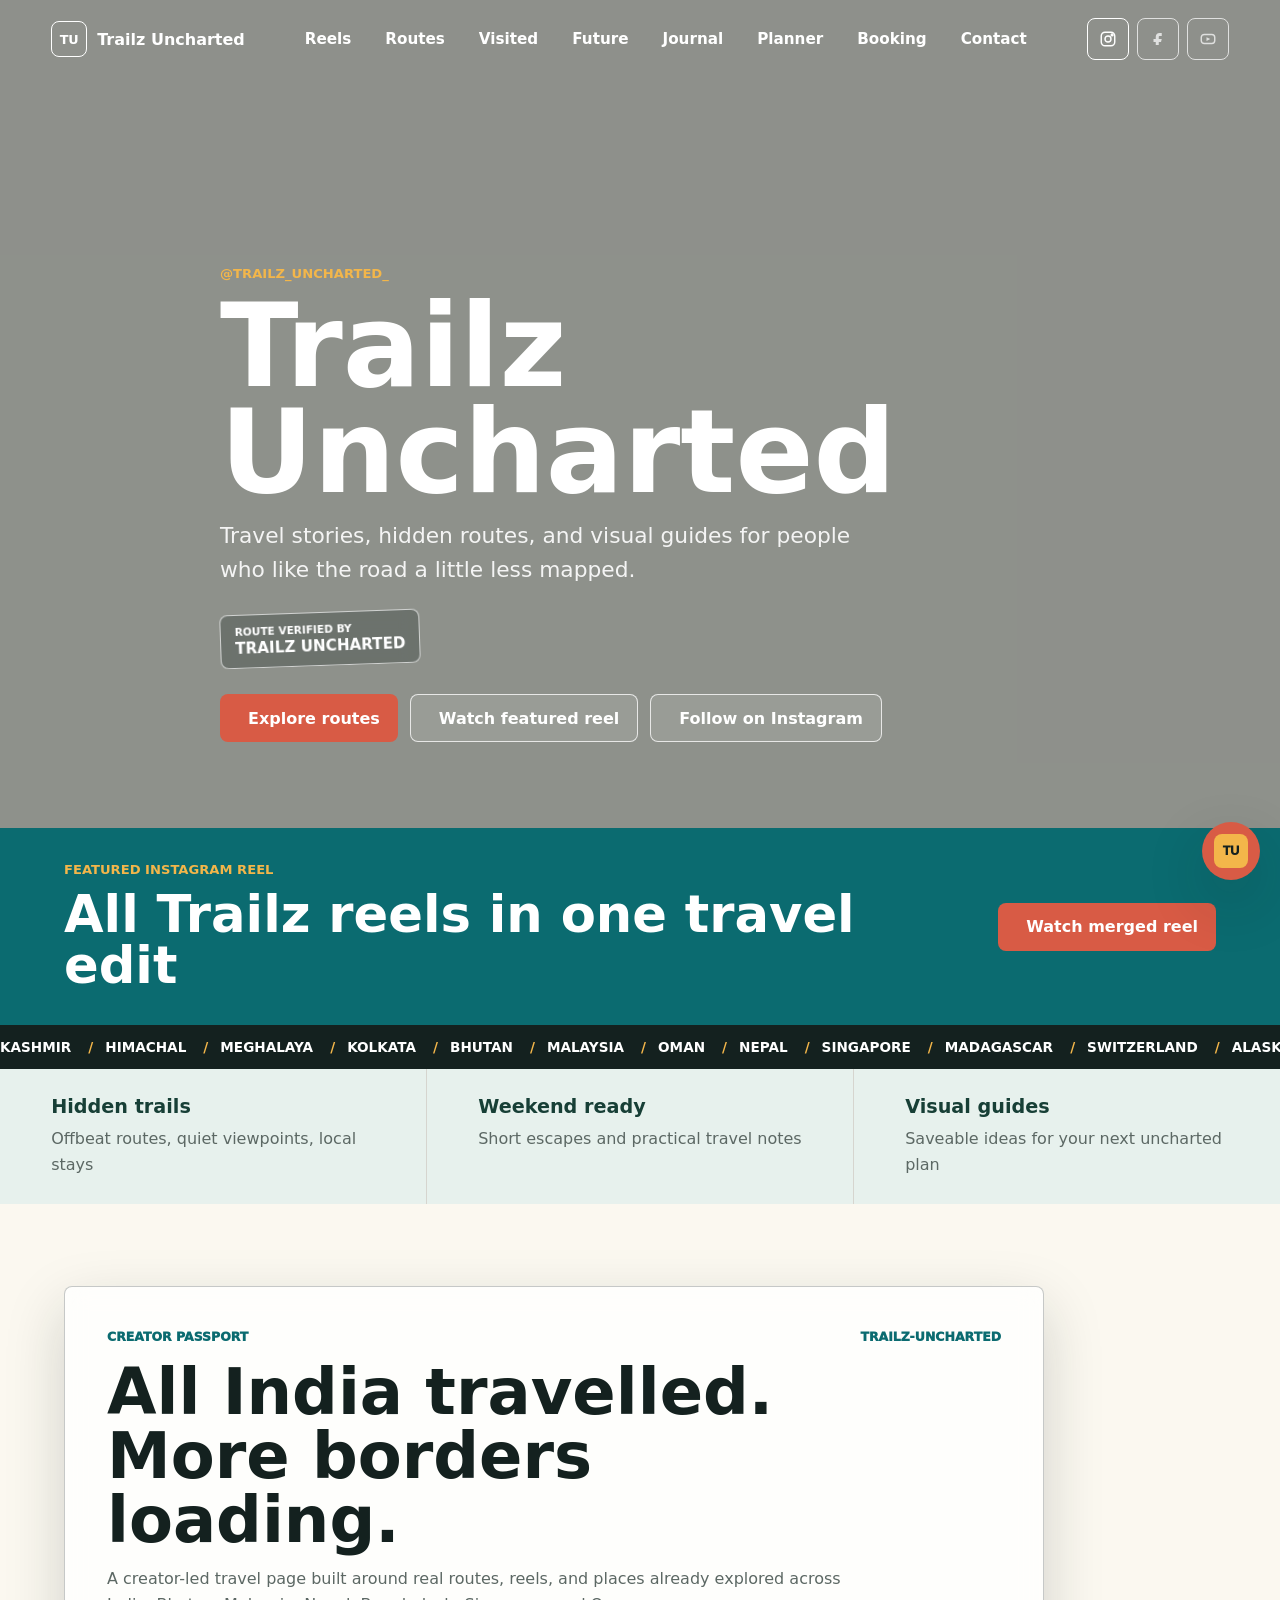
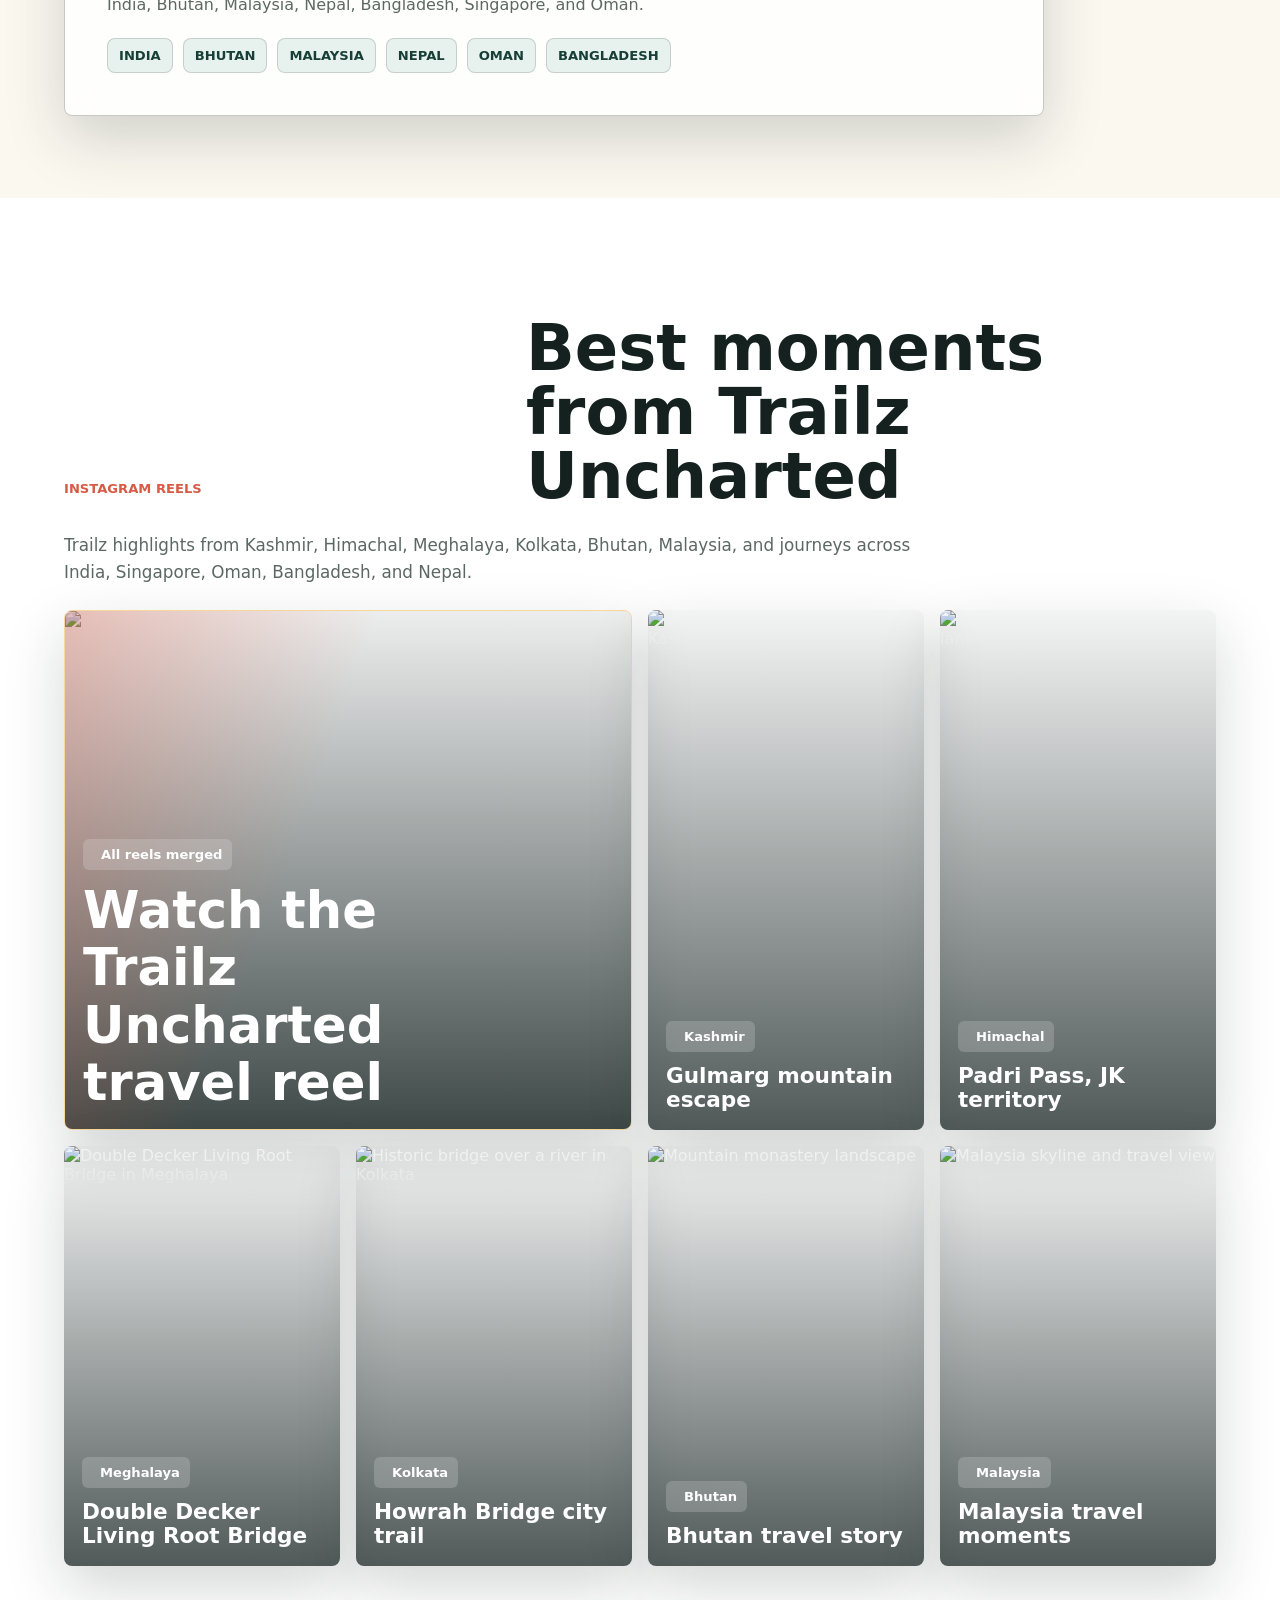
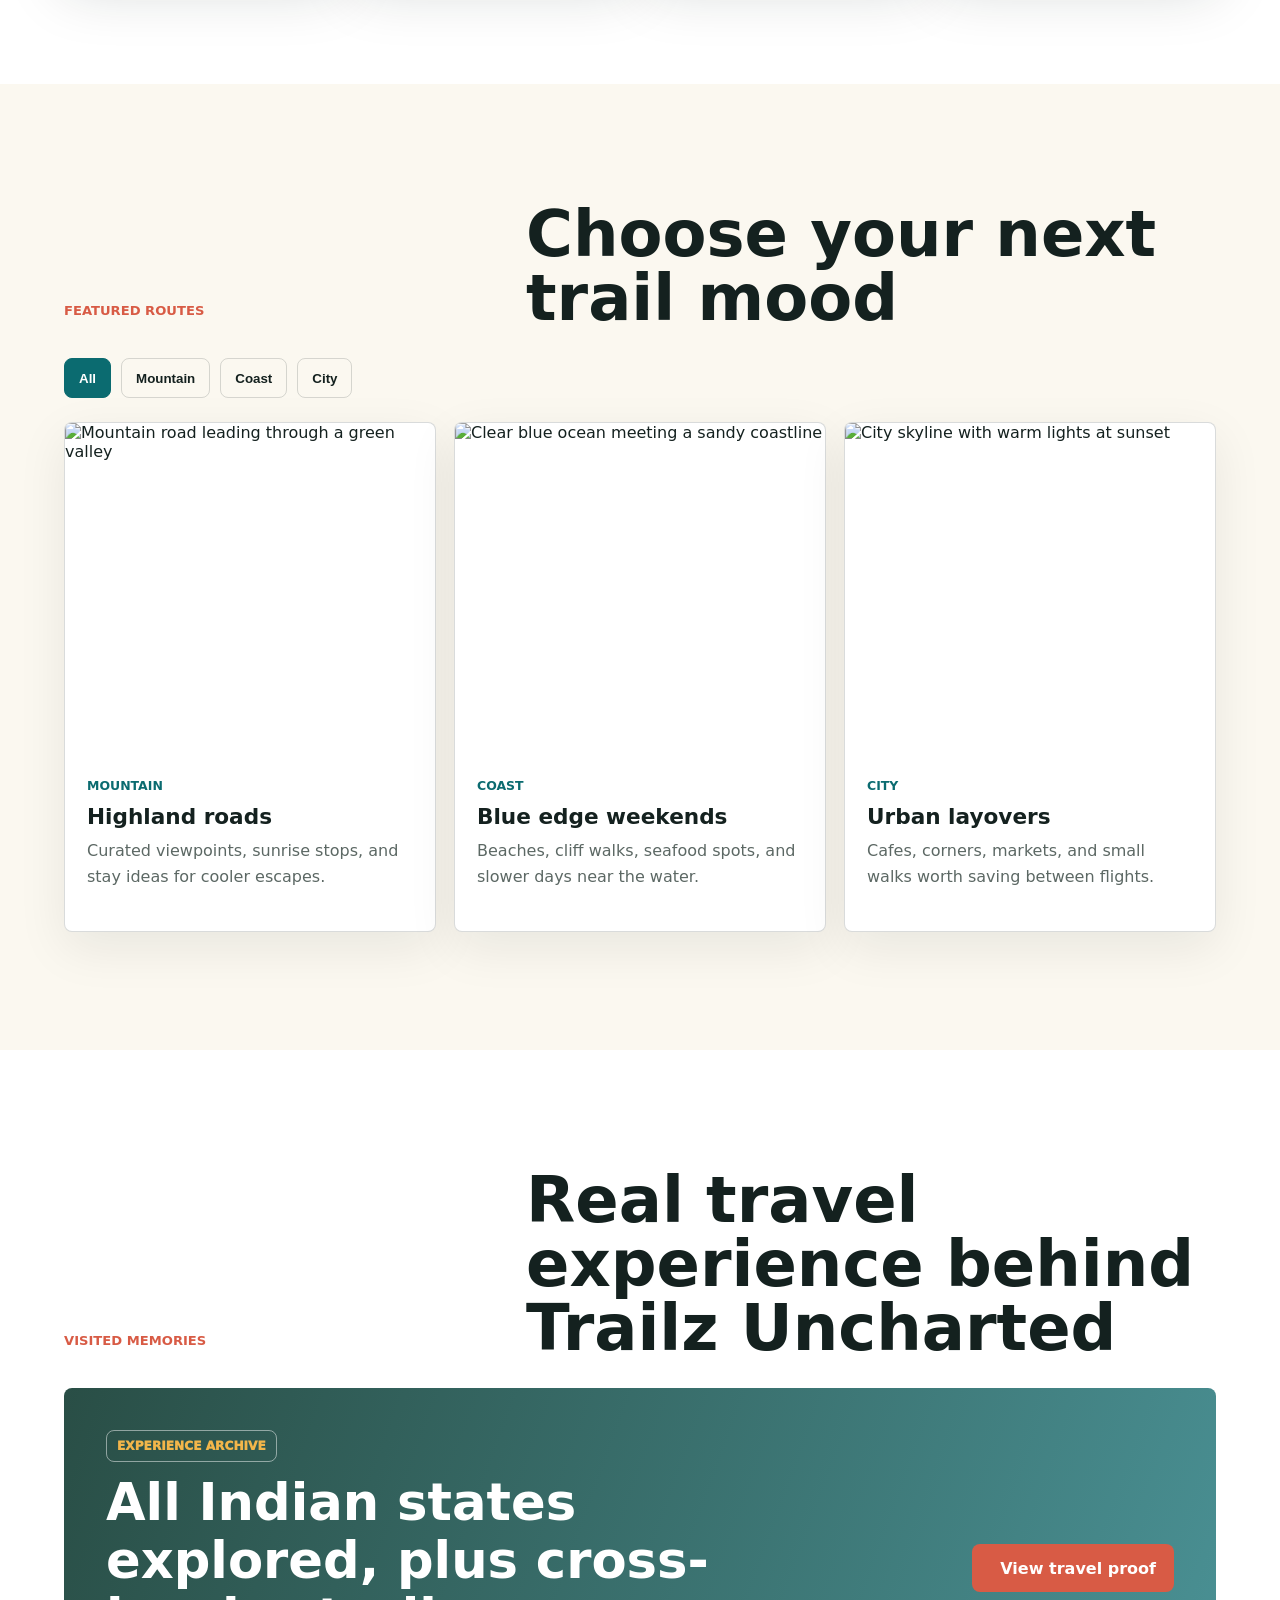
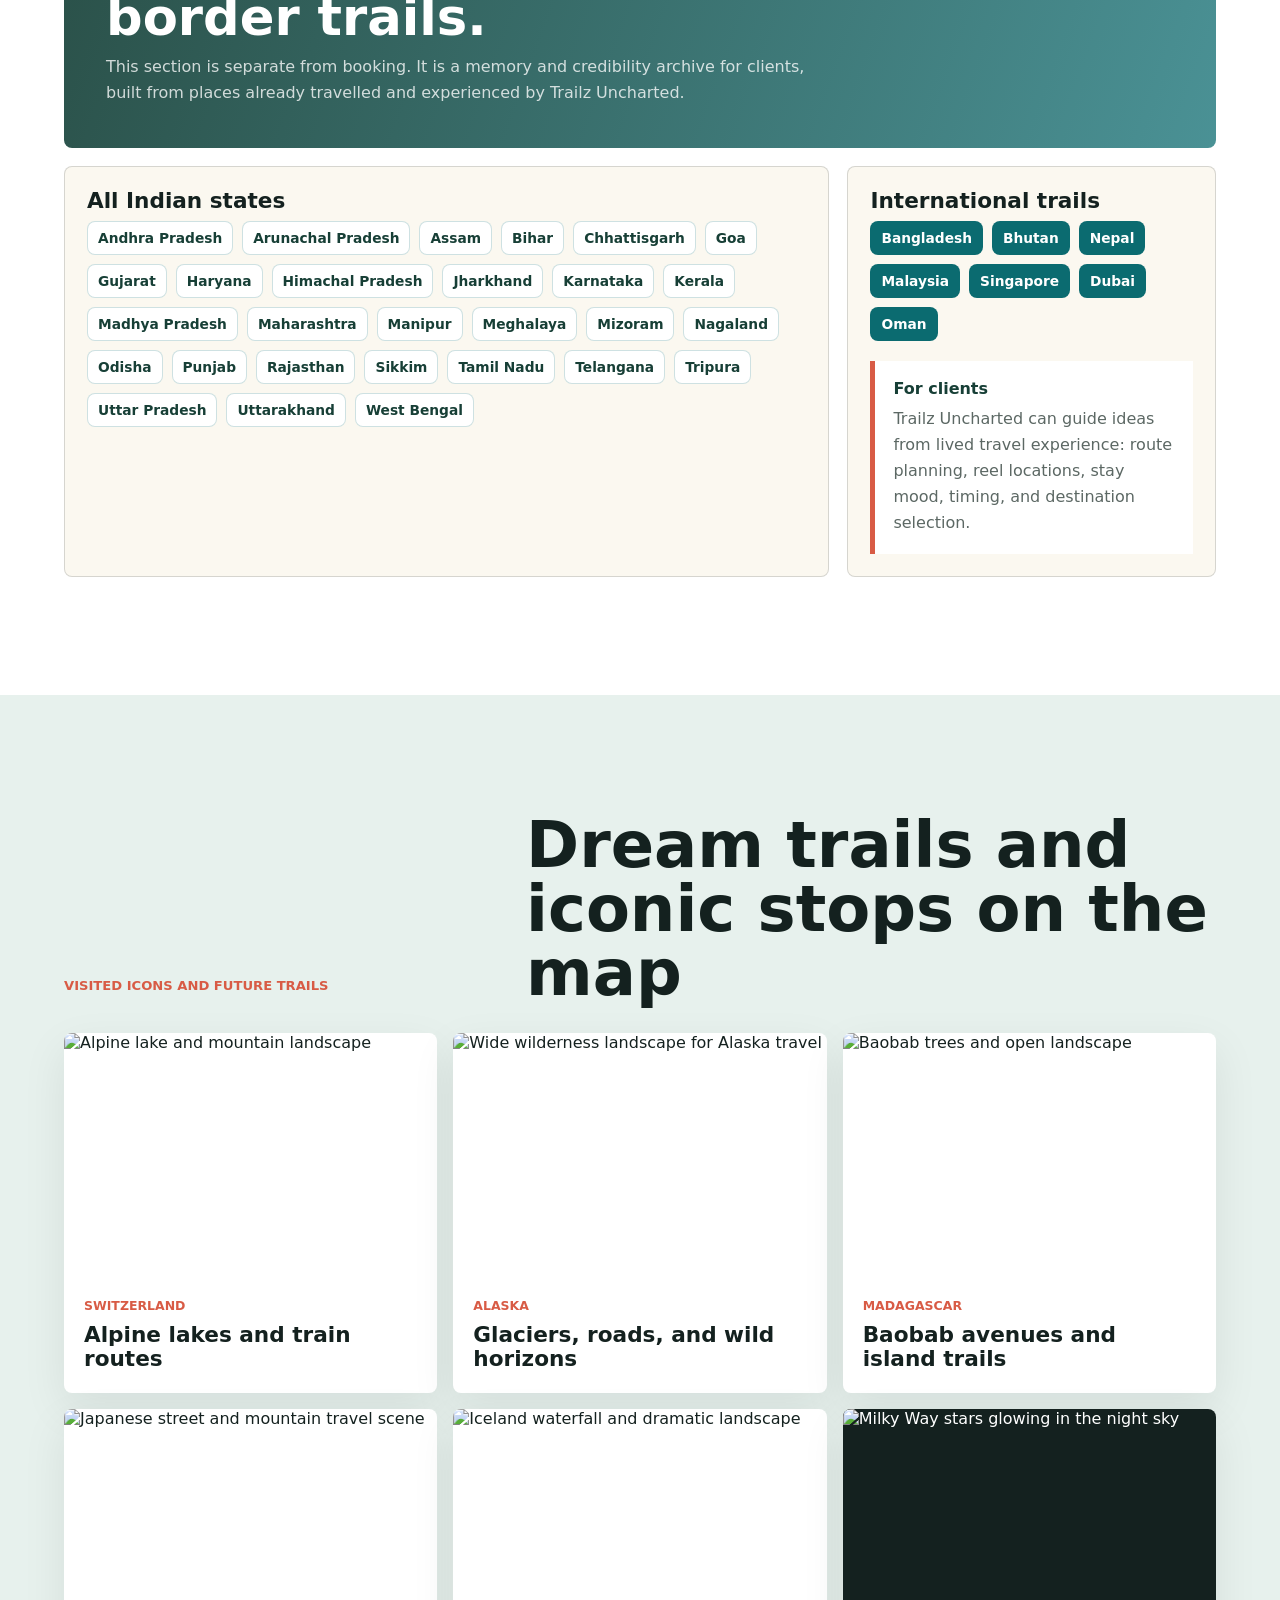
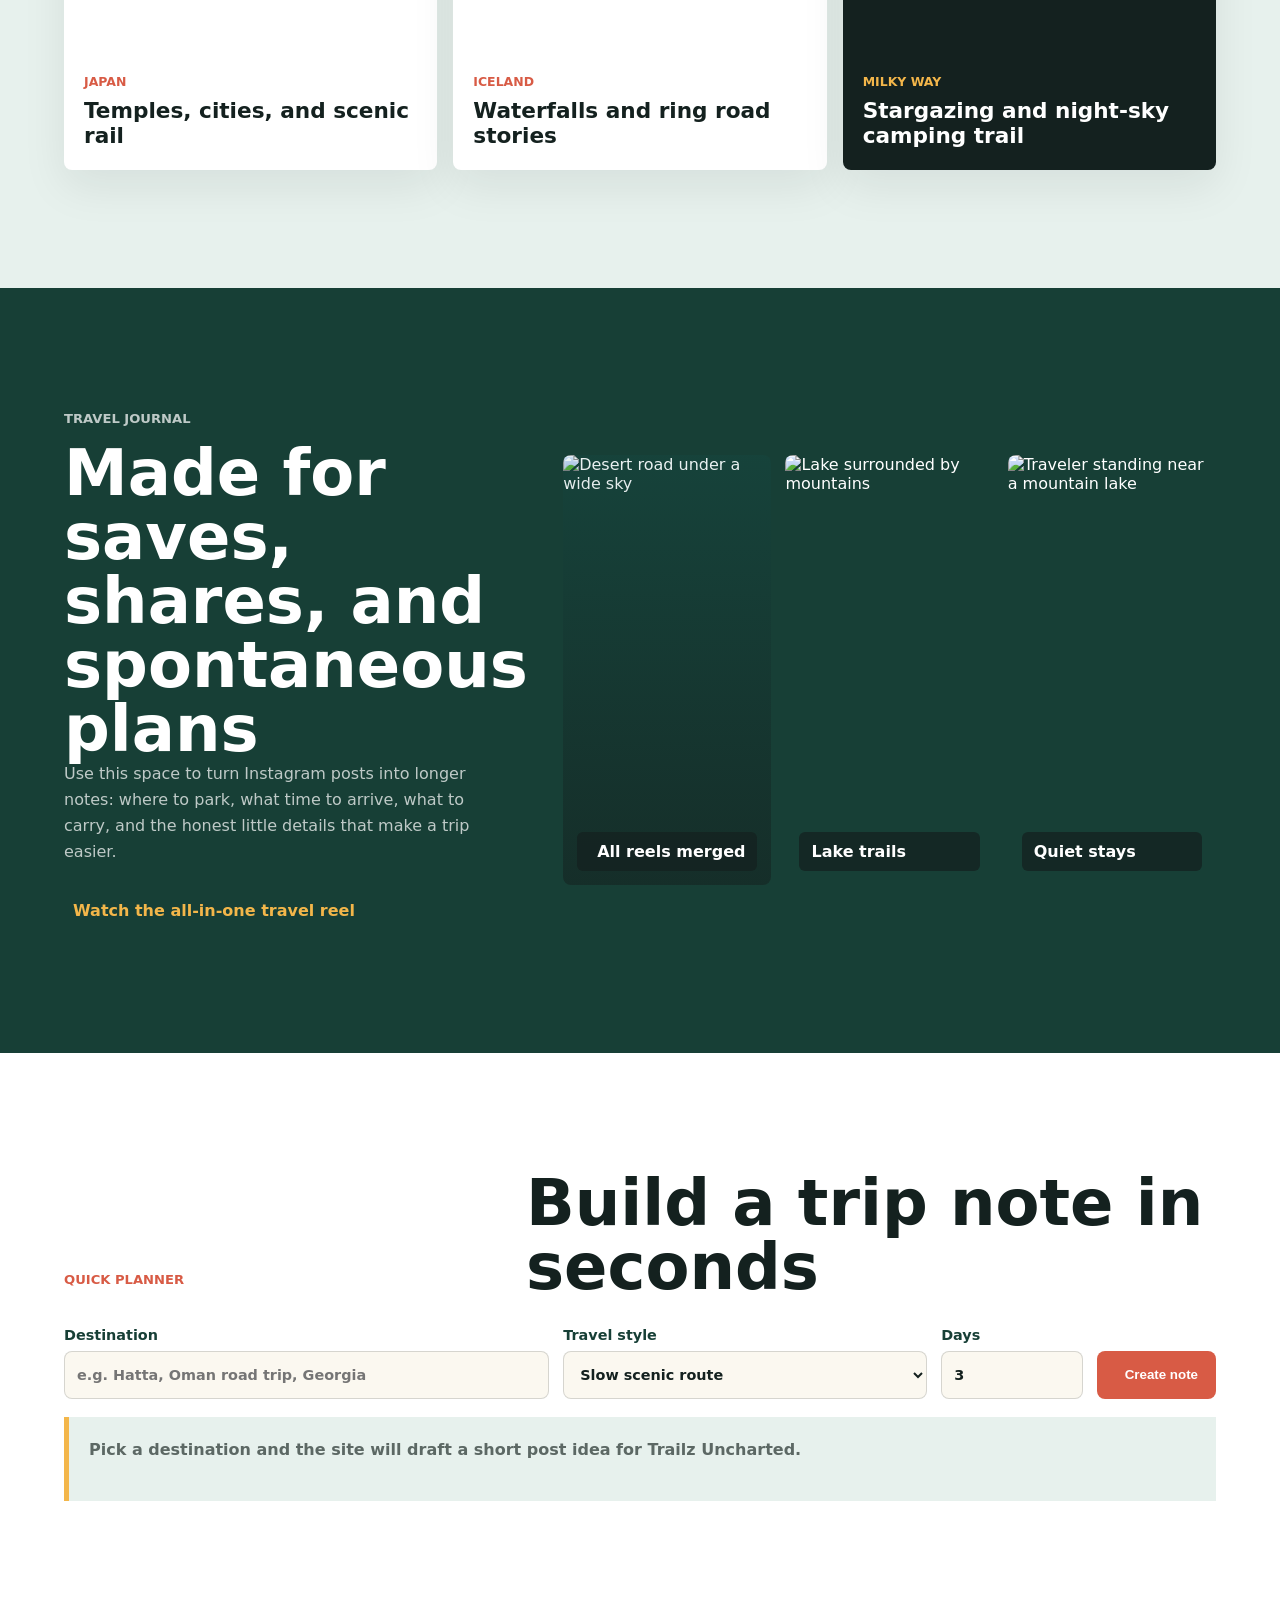
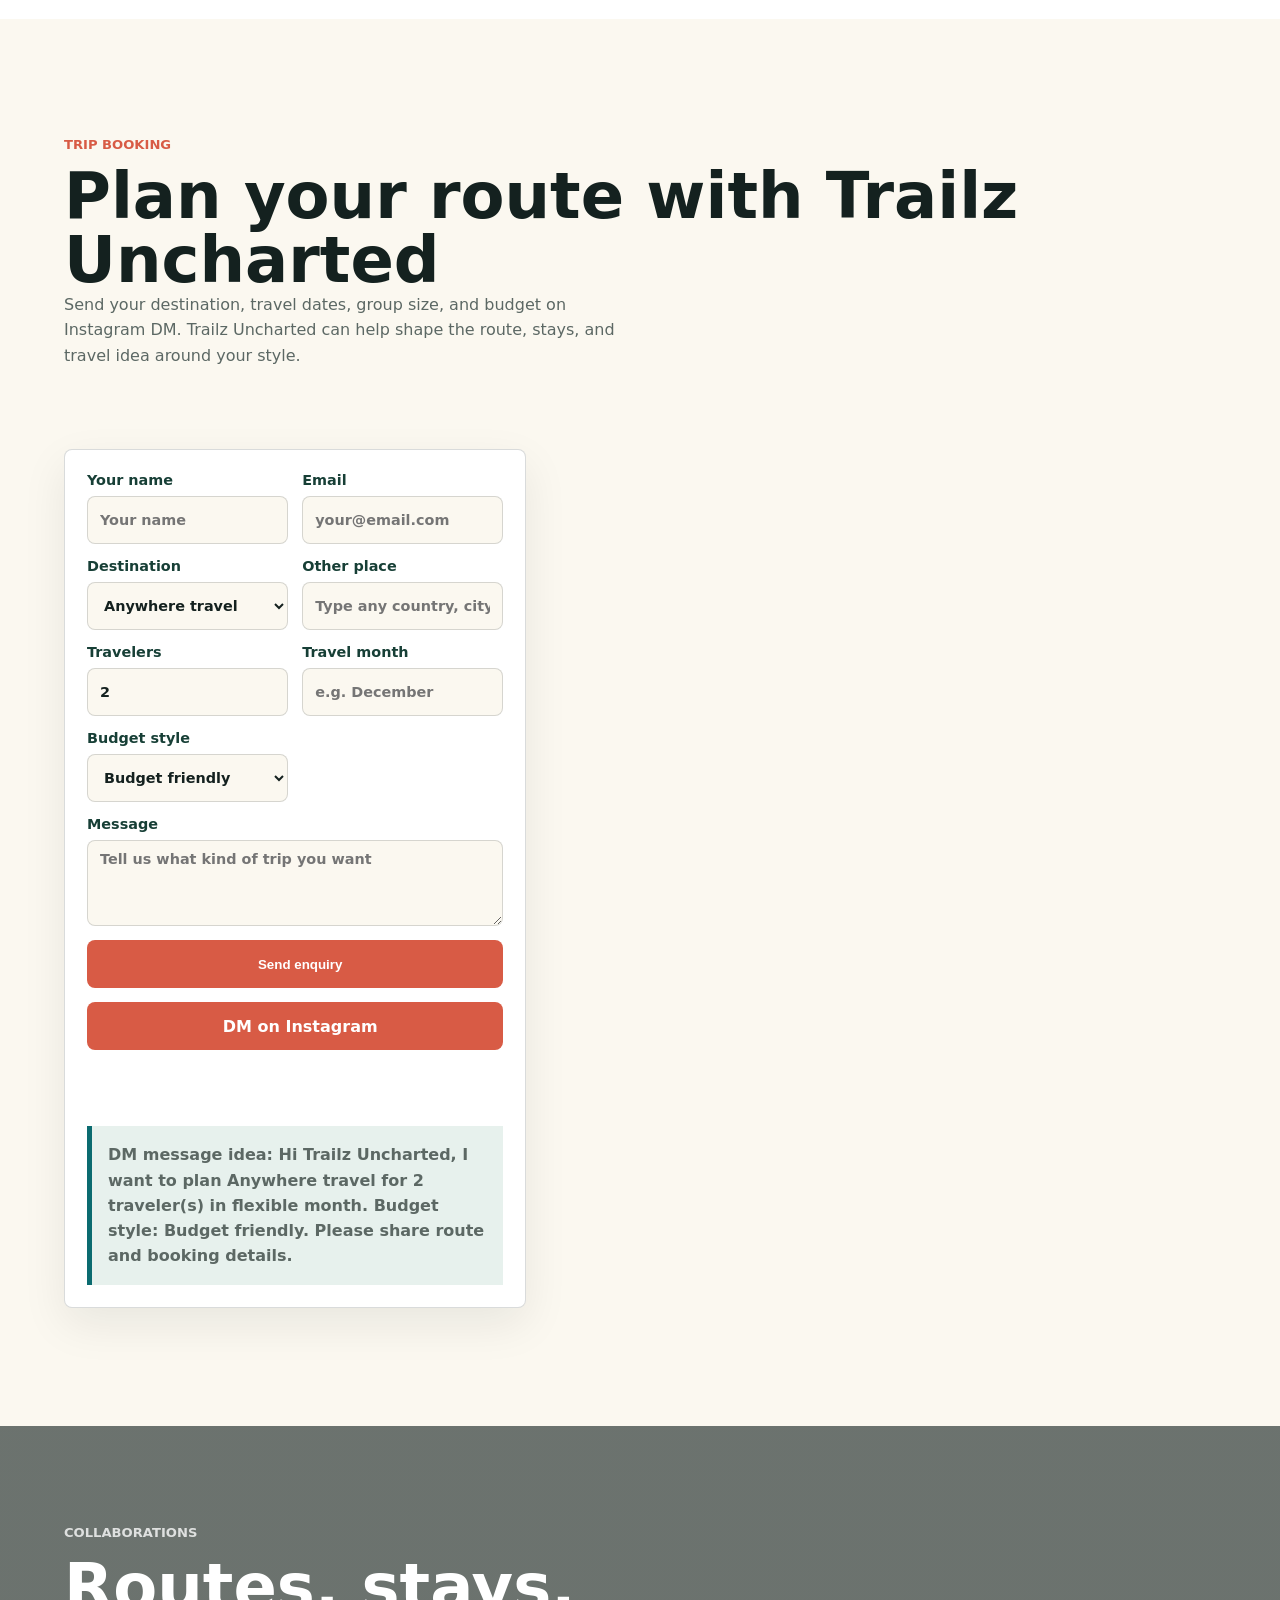
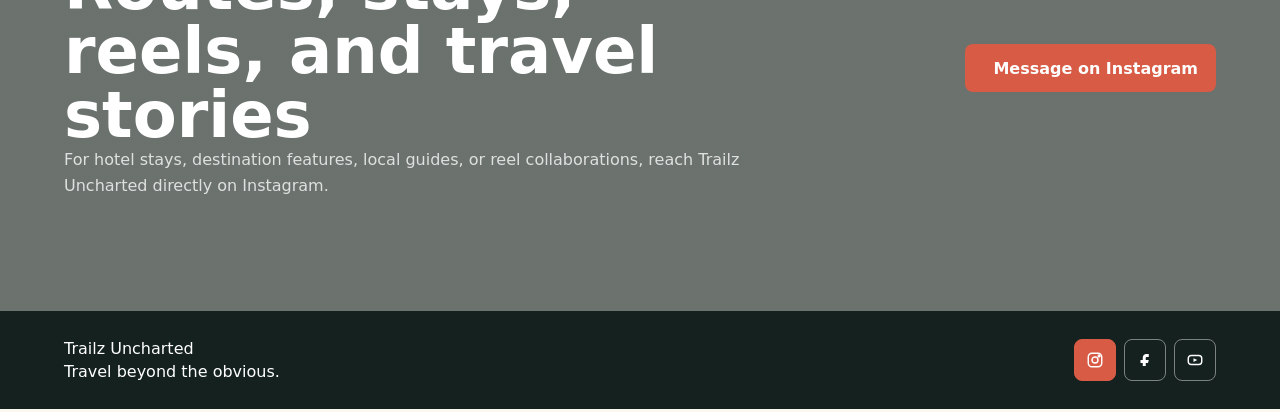
==== commit f8e593ea: "Add files via upload" ====
--- a/index.html
+++ b/index.html
@@ -8,6 +8,16 @@
       name="description"
       content="Trailz Uncharted is a travel community sharing hidden routes, weekend escapes, and visual guides for curious explorers."
     />
+    <link rel="canonical" href="https://trailz-uncharted.netlify.app/" />
+    <meta property="og:type" content="website" />
+    <meta property="og:title" content="Trailz Uncharted | Travel Stories & Hidden Routes" />
+    <meta
+      property="og:description"
+      content="Travel stories, hidden routes, reels, and trip planning ideas from Trailz Uncharted."
+    />
+    <meta property="og:image" content="https://trailz-uncharted.netlify.app/assets/alaska-road.jpg" />
+    <meta property="og:url" content="https://trailz-uncharted.netlify.app/" />
+    <meta name="twitter:card" content="summary_large_image" />
     <link rel="preconnect" href="https://images.unsplash.com" />
     <link rel="stylesheet" href="styles.css" />
     <script src="https://unpkg.com/lucide@latest" defer></script>
@@ -306,7 +316,7 @@
             </p>
           </div>
           <a class="primary-action" href="https://www.instagram.com/trailz_uncharted_/?utm_source=ig_web_button_share_sheet" target="_blank" rel="noreferrer">
-            <i data-lucide="instagram"></i>
+            <i data-lucide="send"></i>
             View travel proof
           </a>
         </div>
@@ -506,11 +516,12 @@
             travel idea around your style.
           </p>
         </div>
-        <form class="booking-form" name="trip-enquiry" method="POST" action="https://formsubmit.co/BILALKARUVA@gmail.com" data-booking-form>
-          <input type="hidden" name="_subject" value="New Trailz Uncharted trip enquiry" />
-          <input type="hidden" name="_next" value="https://trailzuncharted.pages.dev/success/" />
-          <input type="hidden" name="_captcha" value="false" />
-          <input type="text" name="_honey" class="hidden-field" tabindex="-1" autocomplete="off" />
+        <form class="booking-form" name="trip-enquiry" method="POST" action="/success/" data-netlify="true" netlify-honeypot="bot-field" data-booking-form>
+          <input type="hidden" name="form-name" value="trip-enquiry" />
+          <label class="hidden-field">
+            Do not fill this field
+            <input name="bot-field" tabindex="-1" autocomplete="off" />
+          </label>
           <label>
             Your name
             <input name="name" type="text" placeholder="Your name" required />
@@ -568,6 +579,10 @@
             <i data-lucide="send"></i>
             DM on Instagram
           </a>
+          <button class="secondary-action booking-copy" type="button" data-booking-copy>
+            <i data-lucide="copy"></i>
+            Copy DM message
+          </button>
           <p class="booking-note" data-booking-note>
             Tip: copy your trip details from here, then send them in Instagram DM.
           </p>
--- a/styles.css
+++ b/styles.css
@@ -968,6 +968,7 @@
 }
 
 .booking-dm,
+.booking-copy,
 .booking-submit,
 .booking-note,
 .booking-message {
@@ -1366,12 +1367,14 @@
 
   .support-chat {
     right: 12px;
-    bottom: 86px;
+    bottom: 96px;
   }
 
   .support-launcher {
-    right: 14px;
-    bottom: 14px;
+    right: 12px;
+    bottom: 18px;
+    width: 52px;
+    height: 52px;
   }
 
   .hero {
@@ -1384,20 +1387,10 @@
 
   .primary-action,
   .secondary-action {
-    width: 100%; 
+    width: 100%;
   }
 
   .route-card img {
     height: 260px;
   }
-} 
- {"Booking", "Enquiry"}
-<form action="https://formspree.io/f/xwvzkyab" method="POST">
-  <input type="text" name="name" placeholder="Your Name" required>
-  <input type="email" name="email" placeholder="Your Email" required>
-  <input type="text" name="destination" placeholder="Destination" required>
-  <input type="number" name="travelers" placeholder="Number of Travelers" required>
-  <input type="text" name="dates" placeholder="Preferred Date(s) or Time">
-  <textarea name="message" placeholder="Extra details" rows="4"></textarea>
-  <button type="submit">Send Booking Enquiry</button>
-</form>+}
